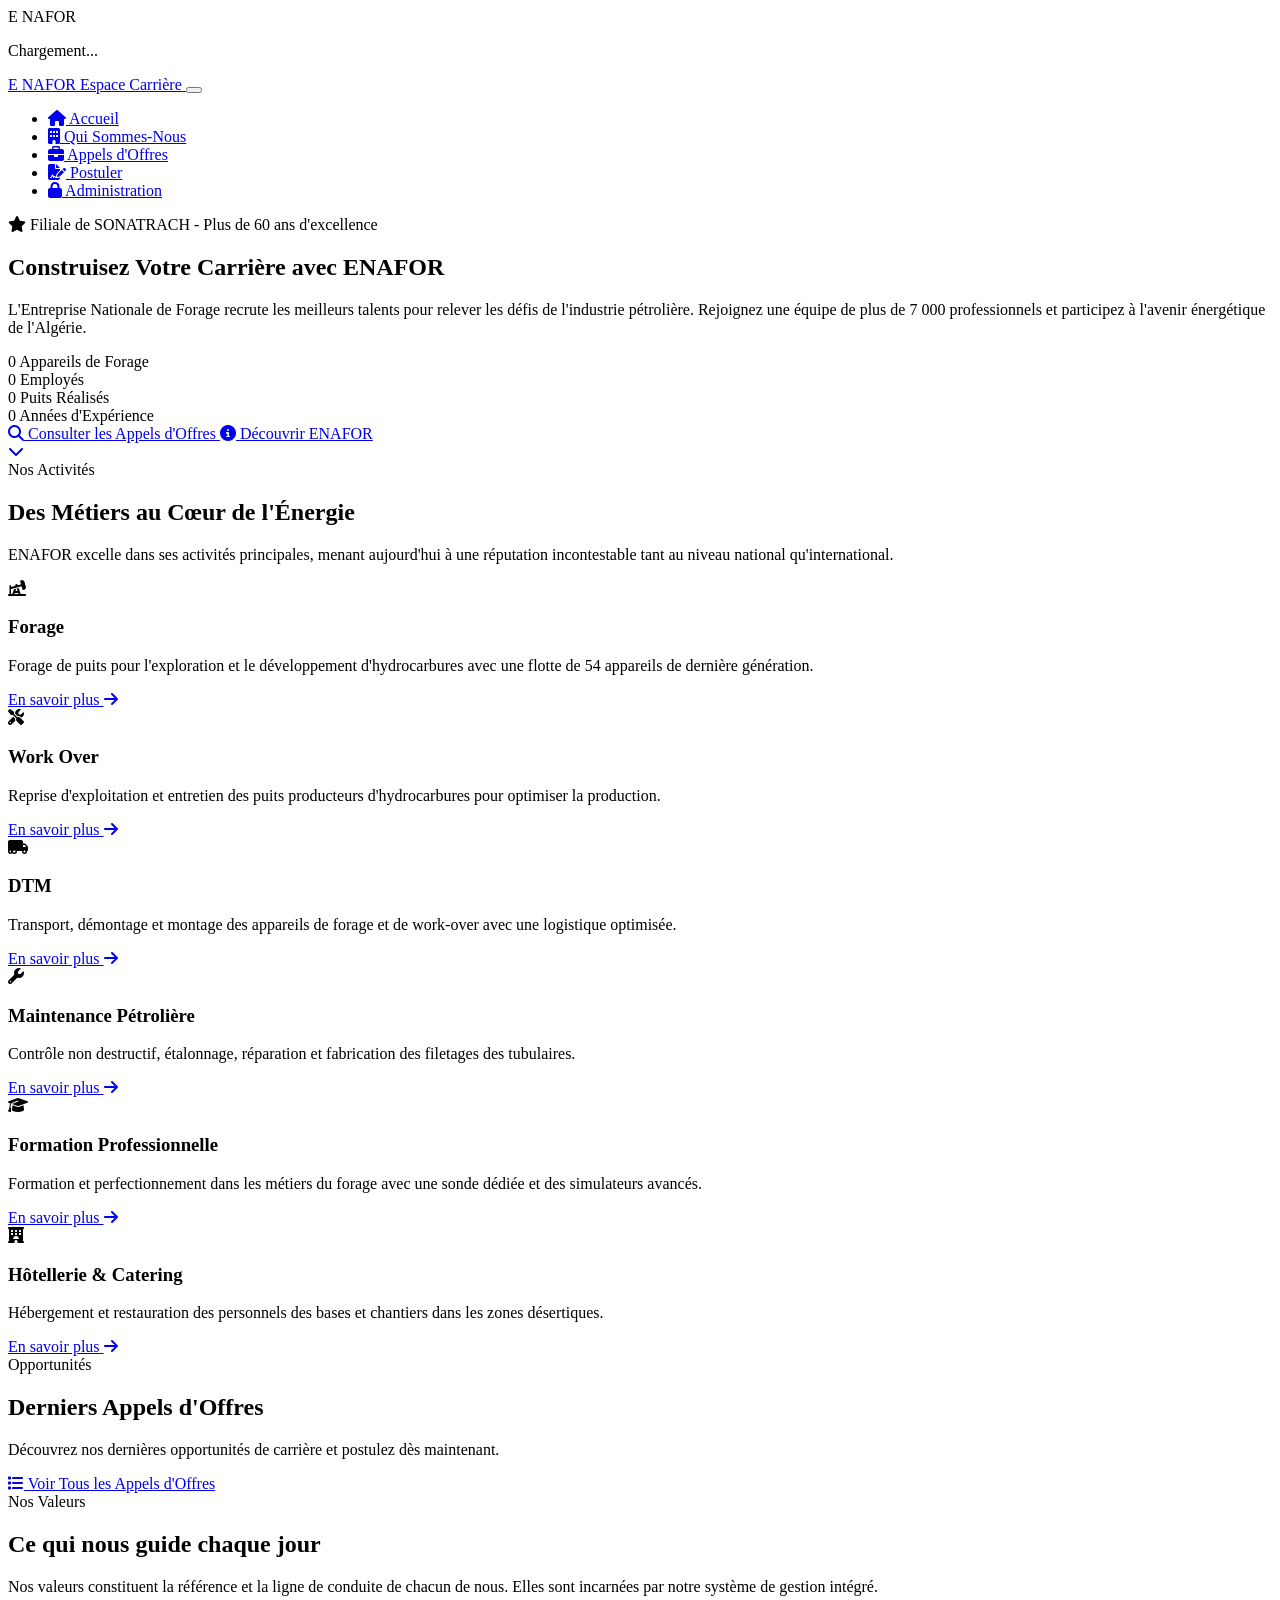
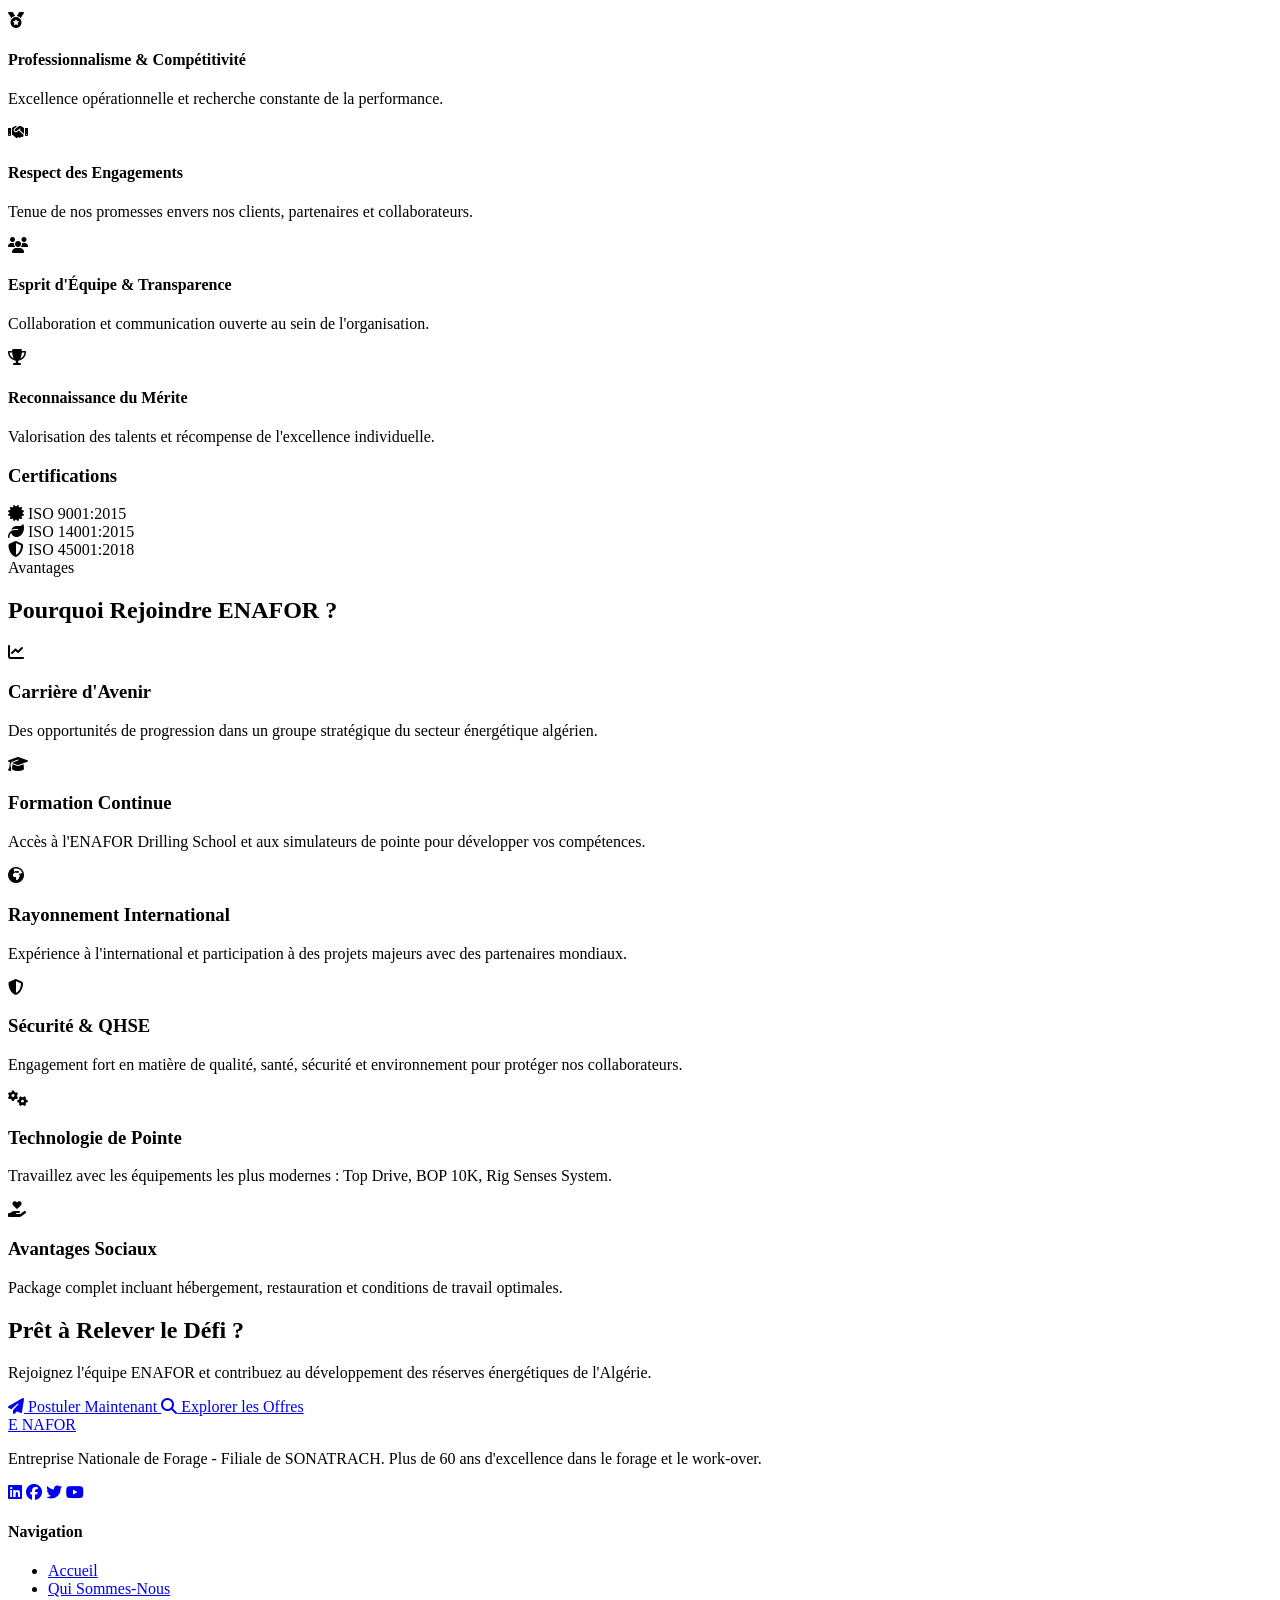
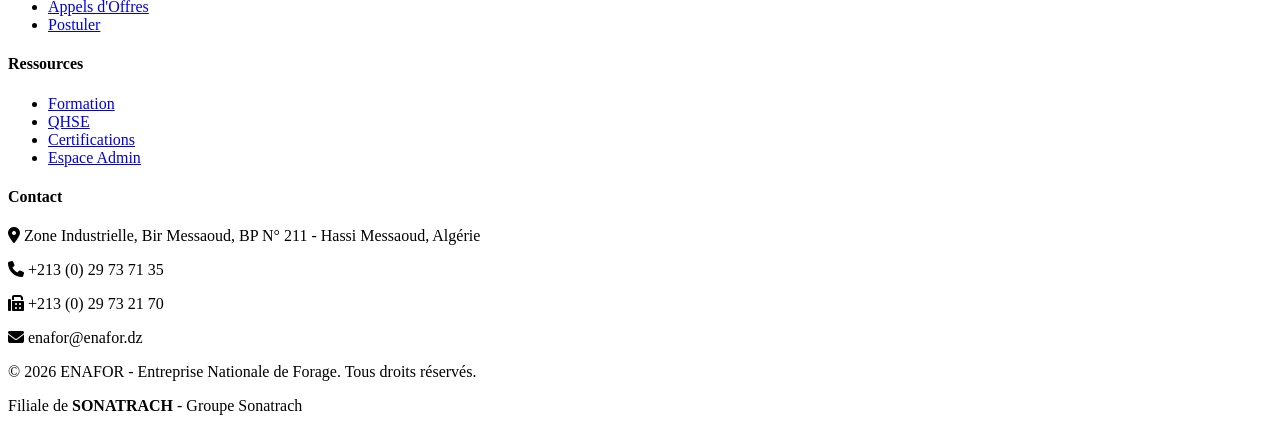
==== index.html @ 288dedeb "Add files via upload" ====
<!DOCTYPE html>
<html lang="fr">
<head>
    <meta charset="UTF-8">
    <meta name="viewport" content="width=device-width, initial-scale=1.0">
    <meta name="description" content="ENAFOR - Espace Carrière. Recrutement et appels d'offres de l'Entreprise Nationale de Forage. Filiale de SONATRACH.">
    <meta name="keywords" content="ENAFOR, recrutement, forage, Algérie, SONATRACH, carrière, emploi, appel d'offres">
    <meta name="author" content="ENAFOR">
    <meta name="robots" content="index, follow">
    <title>ENAFOR | Espace Carrière - Recrutement & Appels d'Offres</title>
    <link rel="stylesheet" href="css/style.css">
    <link rel="stylesheet" href="https://cdnjs.cloudflare.com/ajax/libs/font-awesome/6.4.0/css/all.min.css">
    <link href="https://fonts.googleapis.com/css2?family=Montserrat:wght@300;400;500;600;700;800&family=Open+Sans:wght@300;400;600;700&display=swap" rel="stylesheet">
</head>
<body>
    <!-- Loading Screen -->
    <div id="loading-screen">
        <div class="loader-container">
            <div class="loader-logo">
                <span class="logo-e">E</span>
                <span class="logo-text">NAFOR</span>
            </div>
            <div class="loader-bar">
                <div class="loader-progress"></div>
            </div>
            <p class="loader-text">Chargement...</p>
        </div>
    </div>

    <!-- Navigation -->
    <nav class="navbar" id="navbar">
        <div class="nav-container">
            <a href="index.html" class="nav-logo">
                <span class="logo-e">E</span>
                <span class="logo-text">NAFOR</span>
                <span class="logo-sub">Espace Carrière</span>
            </a>
            <button class="nav-toggle" id="navToggle" aria-label="Menu">
                <span></span>
                <span></span>
                <span></span>
            </button>
            <ul class="nav-menu" id="navMenu">
                <li><a href="index.html" class="nav-link active"><i class="fas fa-home"></i> Accueil</a></li>
                <li><a href="about.html" class="nav-link"><i class="fas fa-building"></i> Qui Sommes-Nous</a></li>
                <li><a href="offres.html" class="nav-link"><i class="fas fa-briefcase"></i> Appels d'Offres</a></li>
                <li><a href="postuler.html" class="nav-link"><i class="fas fa-file-signature"></i> Postuler</a></li>
                <li><a href="admin.html" class="nav-link admin-link"><i class="fas fa-lock"></i> Administration</a></li>
            </ul>
        </div>
    </nav>

    <!-- Hero Section -->
    <section class="hero" id="accueil">
        <div class="hero-overlay"></div>
        <div class="hero-content">
            <div class="hero-badge">
                <i class="fas fa-star"></i>
                <span>Filiale de SONATRACH - Plus de 60 ans d'excellence</span>
            </div>
            <h1 class="hero-title">
                <span class="title-line">Construisez Votre</span>
                <span class="title-line highlight">Carrière avec ENAFOR</span>
            </h1>
            <p class="hero-subtitle">
                L'Entreprise Nationale de Forage recrute les meilleurs talents pour relever les défis de l'industrie pétrolière. 
                Rejoignez une équipe de plus de 7 000 professionnels et participez à l'avenir énergétique de l'Algérie.
            </p>
            <div class="hero-stats">
                <div class="stat-item">
                    <span class="stat-number" data-target="54">0</span>
                    <span class="stat-label">Appareils de Forage</span>
                </div>
                <div class="stat-item">
                    <span class="stat-number" data-target="7000">0</span>
                    <span class="stat-label">Employés</span>
                </div>
                <div class="stat-item">
                    <span class="stat-number" data-target="5050">0</span>
                    <span class="stat-label">Puits Réalisés</span>
                </div>
                <div class="stat-item">
                    <span class="stat-number" data-target="60">0</span>
                    <span class="stat-label">Années d'Expérience</span>
                </div>
            </div>
            <div class="hero-buttons">
                <a href="offres.html" class="btn btn-primary">
                    <i class="fas fa-search"></i> Consulter les Appels d'Offres
                </a>
                <a href="about.html" class="btn btn-secondary">
                    <i class="fas fa-info-circle"></i> Découvrir ENAFOR
                </a>
            </div>
        </div>
        <div class="hero-scroll">
            <a href="#activites"><i class="fas fa-chevron-down"></i></a>
        </div>
    </section>

    <!-- Activities Section -->
    <section class="activities" id="activites">
        <div class="container">
            <div class="section-header">
                <span class="section-badge">Nos Activités</span>
                <h2 class="section-title">Des Métiers au Cœur de l'Énergie</h2>
                <p class="section-desc">ENAFOR excelle dans ses activités principales, menant aujourd'hui à une réputation incontestable tant au niveau national qu'international.</p>
            </div>
            <div class="activities-grid">
                <div class="activity-card">
                    <div class="activity-icon">
                        <i class="fas fa-oil-well"></i>
                    </div>
                    <h3>Forage</h3>
                    <p>Forage de puits pour l'exploration et le développement d'hydrocarbures avec une flotte de 54 appareils de dernière génération.</p>
                    <a href="about.html#forage" class="activity-link">En savoir plus <i class="fas fa-arrow-right"></i></a>
                </div>
                <div class="activity-card">
                    <div class="activity-icon">
                        <i class="fas fa-tools"></i>
                    </div>
                    <h3>Work Over</h3>
                    <p>Reprise d'exploitation et entretien des puits producteurs d'hydrocarbures pour optimiser la production.</p>
                    <a href="about.html#workover" class="activity-link">En savoir plus <i class="fas fa-arrow-right"></i></a>
                </div>
                <div class="activity-card">
                    <div class="activity-icon">
                        <i class="fas fa-truck-moving"></i>
                    </div>
                    <h3>DTM</h3>
                    <p>Transport, démontage et montage des appareils de forage et de work-over avec une logistique optimisée.</p>
                    <a href="about.html#dtm" class="activity-link">En savoir plus <i class="fas fa-arrow-right"></i></a>
                </div>
                <div class="activity-card">
                    <div class="activity-icon">
                        <i class="fas fa-wrench"></i>
                    </div>
                    <h3>Maintenance Pétrolière</h3>
                    <p>Contrôle non destructif, étalonnage, réparation et fabrication des filetages des tubulaires.</p>
                    <a href="about.html#maintenance" class="activity-link">En savoir plus <i class="fas fa-arrow-right"></i></a>
                </div>
                <div class="activity-card">
                    <div class="activity-icon">
                        <i class="fas fa-graduation-cap"></i>
                    </div>
                    <h3>Formation Professionnelle</h3>
                    <p>Formation et perfectionnement dans les métiers du forage avec une sonde dédiée et des simulateurs avancés.</p>
                    <a href="about.html#formation" class="activity-link">En savoir plus <i class="fas fa-arrow-right"></i></a>
                </div>
                <div class="activity-card">
                    <div class="activity-icon">
                        <i class="fas fa-hotel"></i>
                    </div>
                    <h3>Hôtellerie & Catering</h3>
                    <p>Hébergement et restauration des personnels des bases et chantiers dans les zones désertiques.</p>
                    <a href="about.html#hotellerie" class="activity-link">En savoir plus <i class="fas fa-arrow-right"></i></a>
                </div>
            </div>
        </div>
    </section>

    <!-- Latest Offers Section -->
    <section class="latest-offers">
        <div class="container">
            <div class="section-header">
                <span class="section-badge">Opportunités</span>
                <h2 class="section-title">Derniers Appels d'Offres</h2>
                <p class="section-desc">Découvrez nos dernières opportunités de carrière et postulez dès maintenant.</p>
            </div>
            <div class="offers-grid" id="latestOffers">
                <!-- Dynamically populated by JavaScript -->
            </div>
            <div class="text-center">
                <a href="offres.html" class="btn btn-outline">
                    <i class="fas fa-list"></i> Voir Tous les Appels d'Offres
                </a>
            </div>
        </div>
    </section>

    <!-- Values Section -->
    <section class="values">
        <div class="container">
            <div class="values-content">
                <div class="values-text">
                    <span class="section-badge">Nos Valeurs</span>
                    <h2 class="section-title">Ce qui nous guide chaque jour</h2>
                    <p class="section-desc">Nos valeurs constituent la référence et la ligne de conduite de chacun de nous. Elles sont incarnées par notre système de gestion intégré.</p>
                    <div class="values-list">
                        <div class="value-item">
                            <div class="value-icon"><i class="fas fa-medal"></i></div>
                            <div class="value-info">
                                <h4>Professionnalisme & Compétitivité</h4>
                                <p>Excellence opérationnelle et recherche constante de la performance.</p>
                            </div>
                        </div>
                        <div class="value-item">
                            <div class="value-icon"><i class="fas fa-handshake"></i></div>
                            <div class="value-info">
                                <h4>Respect des Engagements</h4>
                                <p>Tenue de nos promesses envers nos clients, partenaires et collaborateurs.</p>
                            </div>
                        </div>
                        <div class="value-item">
                            <div class="value-icon"><i class="fas fa-users"></i></div>
                            <div class="value-info">
                                <h4>Esprit d'Équipe & Transparence</h4>
                                <p>Collaboration et communication ouverte au sein de l'organisation.</p>
                            </div>
                        </div>
                        <div class="value-item">
                            <div class="value-icon"><i class="fas fa-trophy"></i></div>
                            <div class="value-info">
                                <h4>Reconnaissance du Mérite</h4>
                                <p>Valorisation des talents et récompense de l'excellence individuelle.</p>
                            </div>
                        </div>
                    </div>
                </div>
                <div class="values-image">
                    <div class="values-certifications">
                        <h3>Certifications</h3>
                        <div class="cert-grid">
                            <div class="cert-item">
                                <i class="fas fa-certificate"></i>
                                <span>ISO 9001:2015</span>
                            </div>
                            <div class="cert-item">
                                <i class="fas fa-leaf"></i>
                                <span>ISO 14001:2015</span>
                            </div>
                            <div class="cert-item">
                                <i class="fas fa-shield-alt"></i>
                                <span>ISO 45001:2018</span>
                            </div>
                        </div>
                    </div>
                </div>
            </div>
        </div>
    </section>

    <!-- Why Join Us -->
    <section class="why-join">
        <div class="container">
            <div class="section-header">
                <span class="section-badge">Avantages</span>
                <h2 class="section-title">Pourquoi Rejoindre ENAFOR ?</h2>
            </div>
            <div class="benefits-grid">
                <div class="benefit-card">
                    <div class="benefit-icon"><i class="fas fa-chart-line"></i></div>
                    <h3>Carrière d'Avenir</h3>
                    <p>Des opportunités de progression dans un groupe stratégique du secteur énergétique algérien.</p>
                </div>
                <div class="benefit-card">
                    <div class="benefit-icon"><i class="fas fa-graduation-cap"></i></div>
                    <h3>Formation Continue</h3>
                    <p>Accès à l'ENAFOR Drilling School et aux simulateurs de pointe pour développer vos compétences.</p>
                </div>
                <div class="benefit-card">
                    <div class="benefit-icon"><i class="fas fa-globe-africa"></i></div>
                    <h3>Rayonnement International</h3>
                    <p>Expérience à l'international et participation à des projets majeurs avec des partenaires mondiaux.</p>
                </div>
                <div class="benefit-card">
                    <div class="benefit-icon"><i class="fas fa-shield-alt"></i></div>
                    <h3>Sécurité & QHSE</h3>
                    <p>Engagement fort en matière de qualité, santé, sécurité et environnement pour protéger nos collaborateurs.</p>
                </div>
                <div class="benefit-card">
                    <div class="benefit-icon"><i class="fas fa-cogs"></i></div>
                    <h3>Technologie de Pointe</h3>
                    <p>Travaillez avec les équipements les plus modernes : Top Drive, BOP 10K, Rig Senses System.</p>
                </div>
                <div class="benefit-card">
                    <div class="benefit-icon"><i class="fas fa-hand-holding-heart"></i></div>
                    <h3>Avantages Sociaux</h3>
                    <p>Package complet incluant hébergement, restauration et conditions de travail optimales.</p>
                </div>
            </div>
        </div>
    </section>

    <!-- CTA Section -->
    <section class="cta-section">
        <div class="cta-overlay"></div>
        <div class="container">
            <div class="cta-content">
                <h2>Prêt à Relever le Défi ?</h2>
                <p>Rejoignez l'équipe ENAFOR et contribuez au développement des réserves énergétiques de l'Algérie.</p>
                <div class="cta-buttons">
                    <a href="postuler.html" class="btn btn-white">
                        <i class="fas fa-paper-plane"></i> Postuler Maintenant
                    </a>
                    <a href="offres.html" class="btn btn-outline-white">
                        <i class="fas fa-search"></i> Explorer les Offres
                    </a>
                </div>
            </div>
        </div>
    </section>

    <!-- Footer -->
    <footer class="footer">
        <div class="container">
            <div class="footer-grid">
                <div class="footer-brand">
                    <a href="index.html" class="footer-logo">
                        <span class="logo-e">E</span>
                        <span class="logo-text">NAFOR</span>
                    </a>
                    <p class="footer-desc">Entreprise Nationale de Forage - Filiale de SONATRACH. Plus de 60 ans d'excellence dans le forage et le work-over.</p>
                    <div class="footer-social">
                        <a href="#" aria-label="LinkedIn"><i class="fab fa-linkedin"></i></a>
                        <a href="#" aria-label="Facebook"><i class="fab fa-facebook"></i></a>
                        <a href="#" aria-label="Twitter"><i class="fab fa-twitter"></i></a>
                        <a href="#" aria-label="YouTube"><i class="fab fa-youtube"></i></a>
                    </div>
                </div>
                <div class="footer-links">
                    <h4>Navigation</h4>
                    <ul>
                        <li><a href="index.html">Accueil</a></li>
                        <li><a href="about.html">Qui Sommes-Nous</a></li>
                        <li><a href="offres.html">Appels d'Offres</a></li>
                        <li><a href="postuler.html">Postuler</a></li>
                    </ul>
                </div>
                <div class="footer-links">
                    <h4>Ressources</h4>
                    <ul>
                        <li><a href="about.html#formation">Formation</a></li>
                        <li><a href="about.html#qhse">QHSE</a></li>
                        <li><a href="about.html#certifications">Certifications</a></li>
                        <li><a href="admin.html">Espace Admin</a></li>
                    </ul>
                </div>
                <div class="footer-contact">
                    <h4>Contact</h4>
                    <p><i class="fas fa-map-marker-alt"></i> Zone Industrielle, Bir Messaoud, BP N° 211 - Hassi Messaoud, Algérie</p>
                    <p><i class="fas fa-phone"></i> +213 (0) 29 73 71 35</p>
                    <p><i class="fas fa-fax"></i> +213 (0) 29 73 21 70</p>
                    <p><i class="fas fa-envelope"></i> enafor@enafor.dz</p>
                </div>
            </div>
            <div class="footer-bottom">
                <p>&copy; 2026 ENAFOR - Entreprise Nationale de Forage. Tous droits réservés.</p>
                <p class="footer-sonatrach">Filiale de <strong>SONATRACH</strong> - Groupe Sonatrach</p>
            </div>
        </div>
    </footer>

    <script src="js/main.js"></script>
</body>
</html>
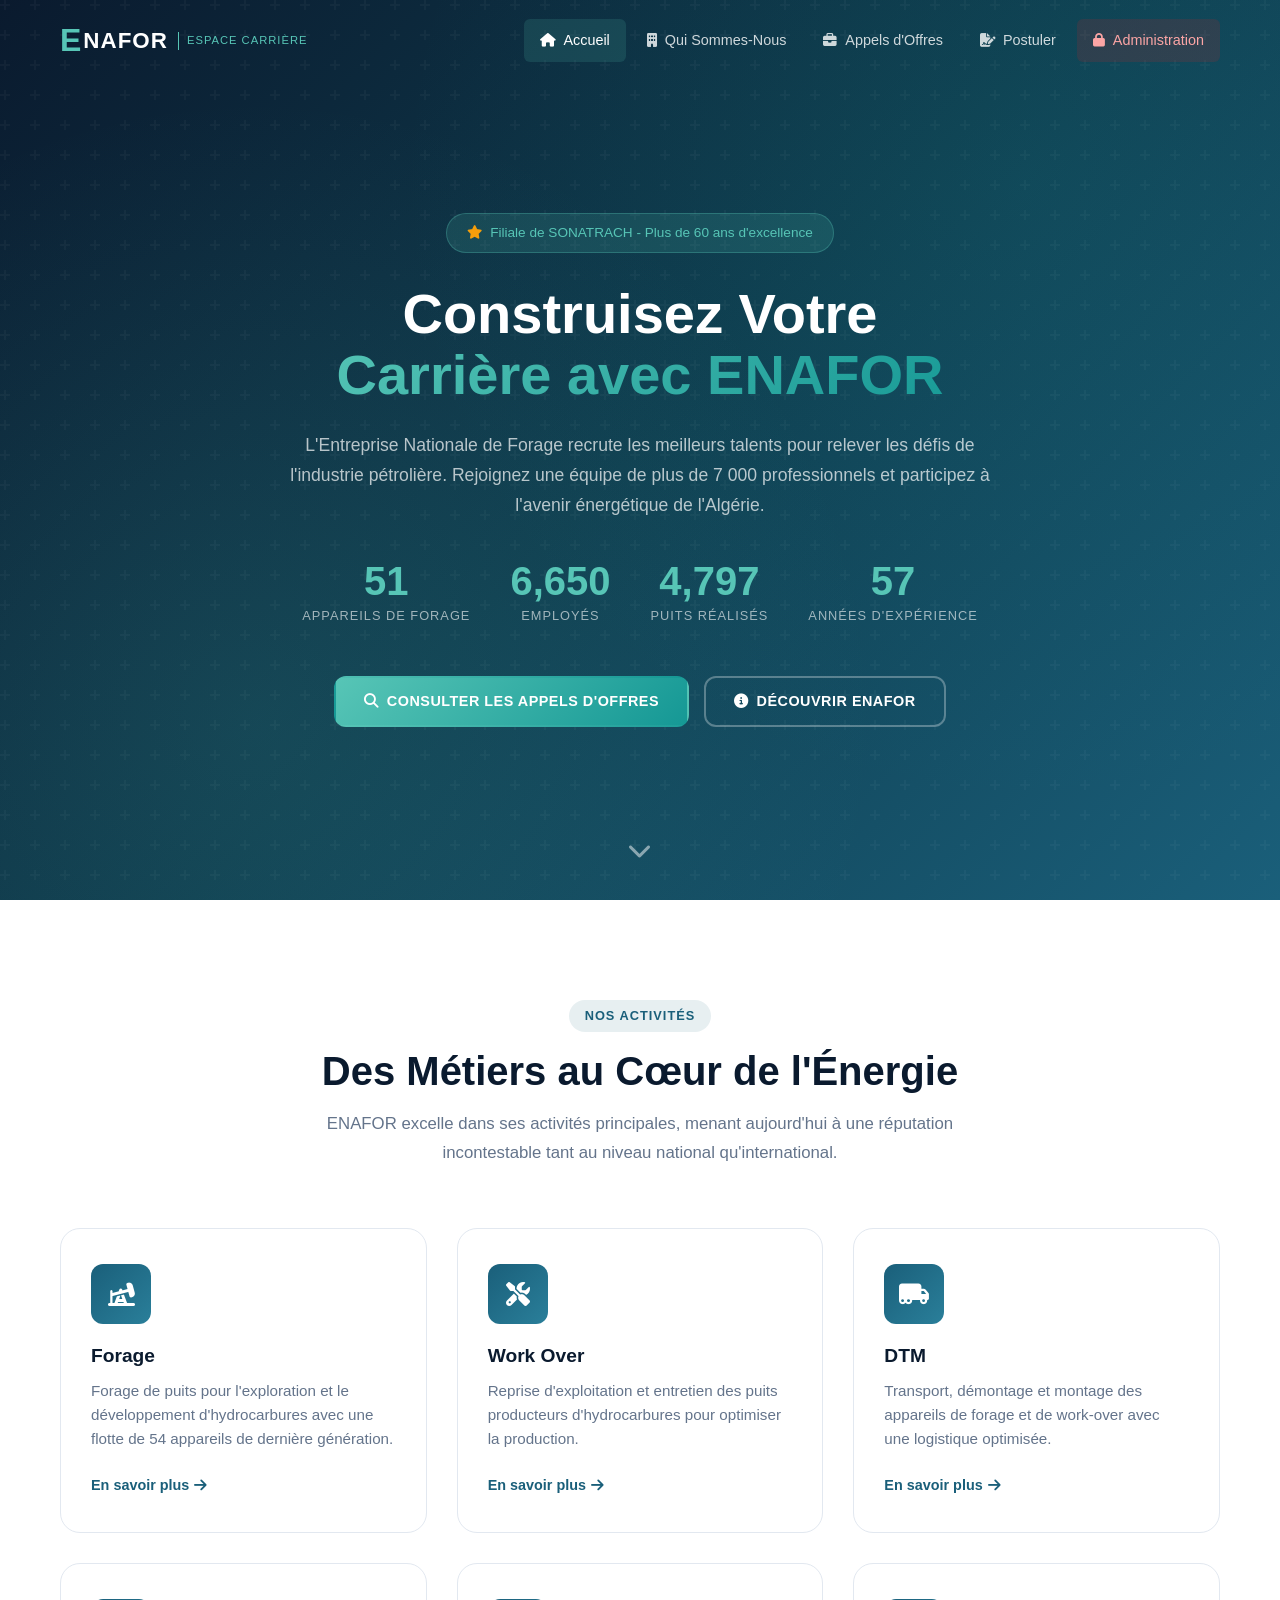
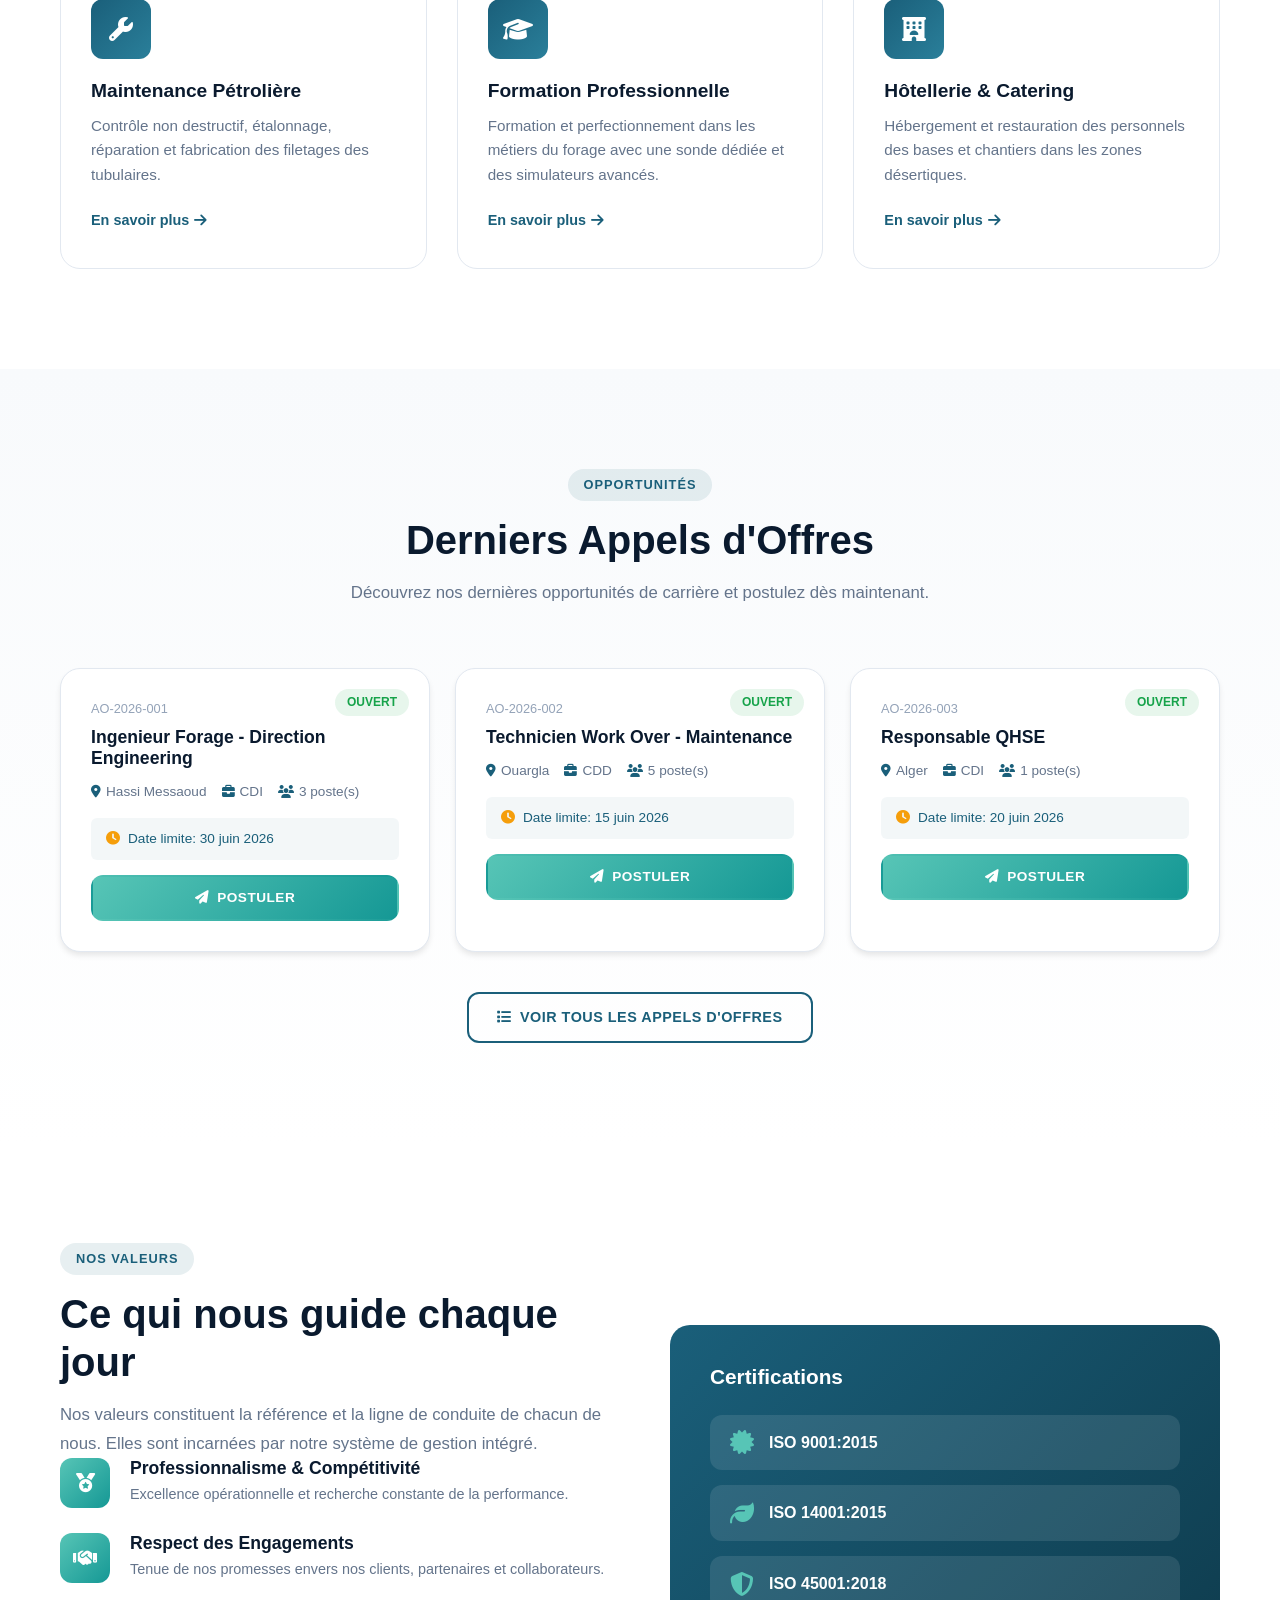
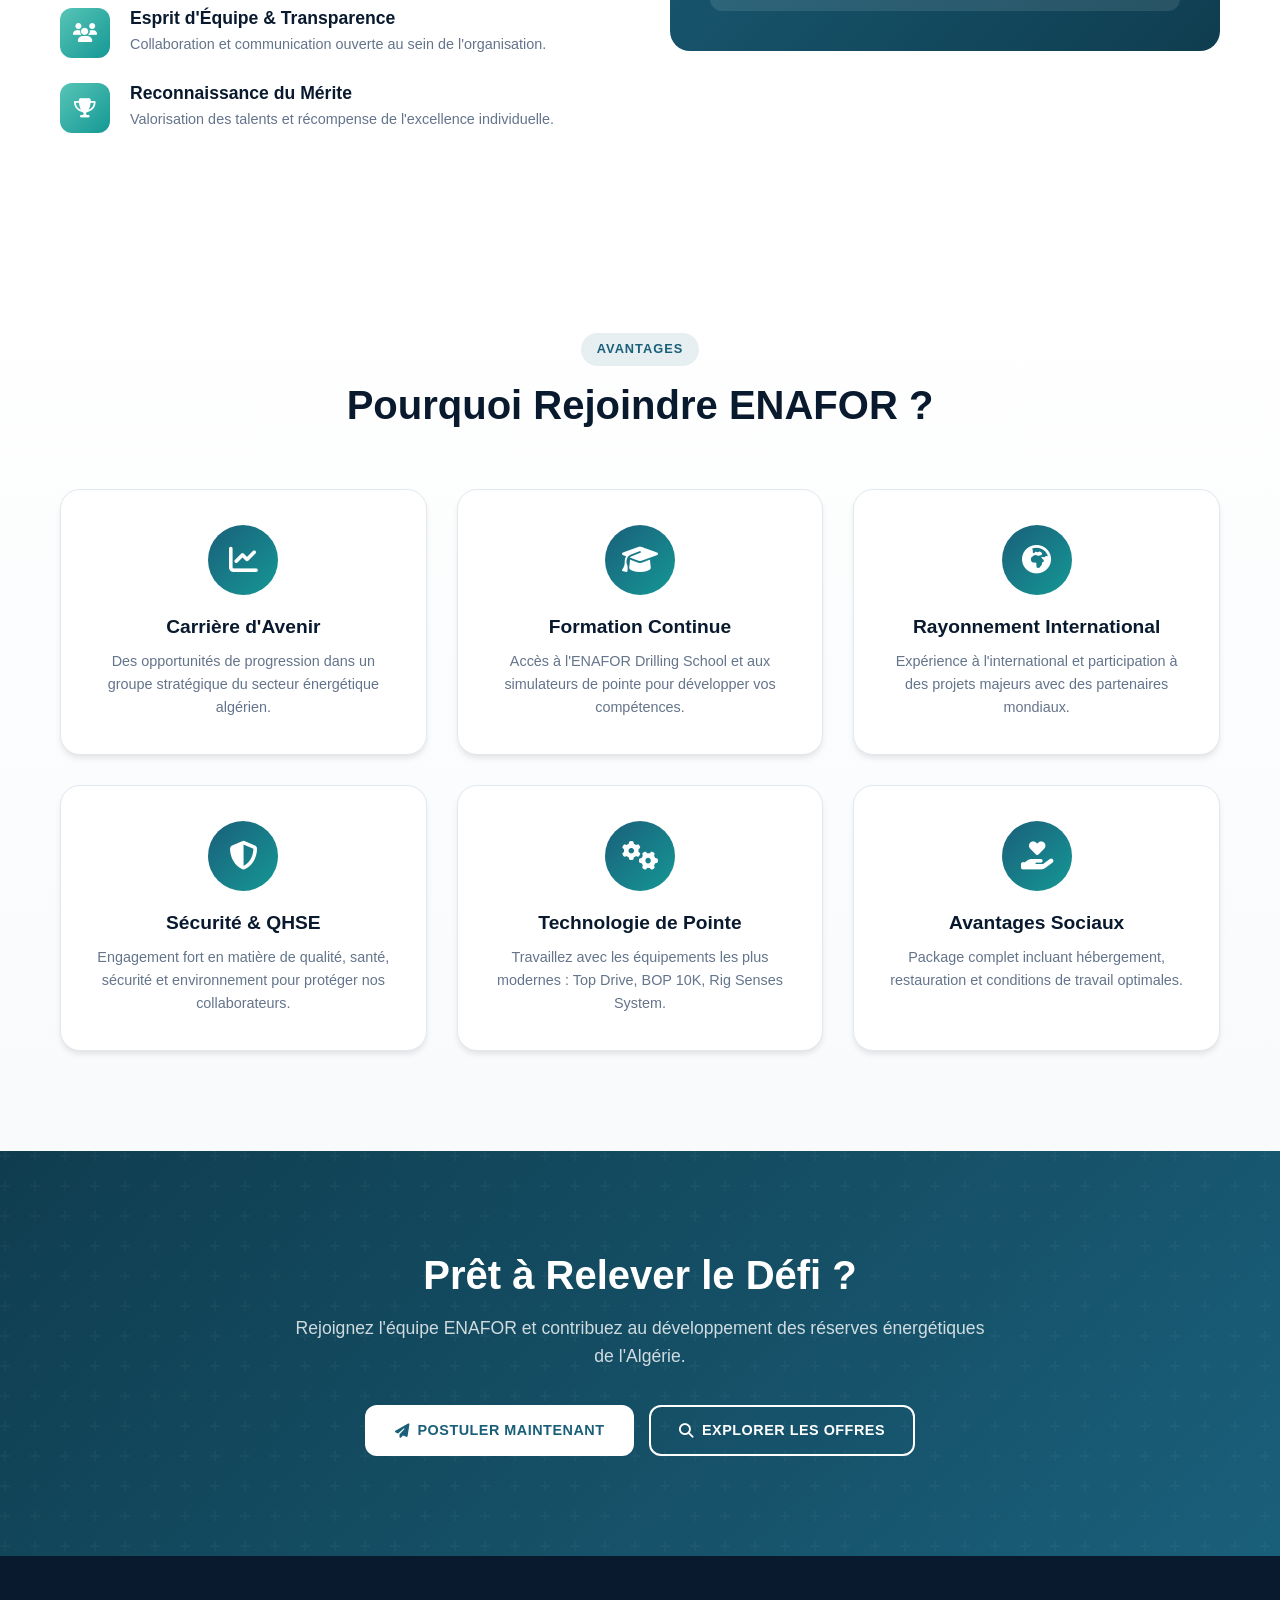
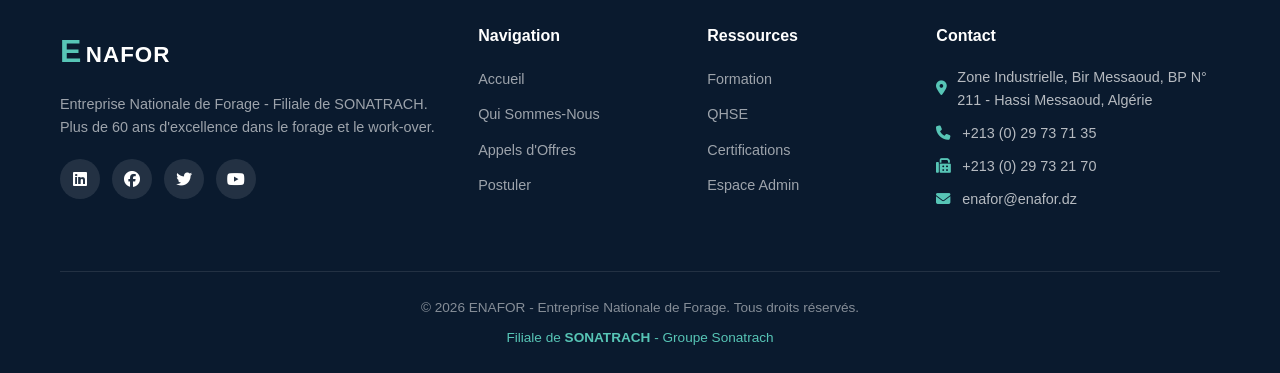
==== commit e0cf974f: "Update index.html" ====
--- a/index.html
+++ b/index.html
@@ -8,7 +8,7 @@
     <meta name="author" content="ENAFOR">
     <meta name="robots" content="index, follow">
     <title>ENAFOR | Espace Carrière - Recrutement & Appels d'Offres</title>
-    <link rel="stylesheet" href="css/style.css">
+    <link rel="stylesheet" href="style.css">
     <link rel="stylesheet" href="https://cdnjs.cloudflare.com/ajax/libs/font-awesome/6.4.0/css/all.min.css">
     <link href="https://fonts.googleapis.com/css2?family=Montserrat:wght@300;400;500;600;700;800&family=Open+Sans:wght@300;400;600;700&display=swap" rel="stylesheet">
 </head>
@@ -351,6 +351,6 @@
         </div>
     </footer>
 
-    <script src="js/main.js"></script>
+    <script src="main.js"></script>
 </body>
-</html>+</html>
--- a/style.css
+++ b/style.css
@@ -0,0 +1,519 @@
+/* ENAFOR - Espace Carriere */
+:root{--primary:#1a5f7a;--primary-dark:#0f3d4f;--primary-light:#2a7f9a;--secondary:#57c5b6;--accent:#159895;--dark:#0a1a2e;--light:#f8fafc;--light-gray:#e2e8f0;--gray:#94a3b8;--gray-dark:#64748b;--white:#ffffff;--danger:#dc2626;--warning:#f59e0b;--success:#16a34a;--info:#3b82f6;--font-heading:'Montserrat',sans-serif;--font-body:'Open Sans',sans-serif;--shadow:0 4px 6px -1px rgba(0,0,0,0.1);--shadow-lg:0 10px 15px -3px rgba(0,0,0,0.1);--shadow-xl:0 20px 25px -5px rgba(0,0,0,0.1);--radius-sm:6px;--radius:12px;--radius-lg:20px;--radius-xl:30px;--transition:all 0.3s cubic-bezier(0.4,0,0.2,1)}
+*,*::before,*::after{margin:0;padding:0;box-sizing:border-box}
+html{scroll-behavior:smooth;font-size:16px}
+body{font-family:var(--font-body);color:var(--dark);background:var(--light);line-height:1.6;overflow-x:hidden}
+h1,h2,h3,h4,h5,h6{font-family:var(--font-heading);font-weight:700;line-height:1.2;color:var(--dark)}
+a{text-decoration:none;color:inherit;transition:var(--transition)}
+ul{list-style:none}
+.container{max-width:1200px;margin:0 auto;padding:0 20px}
+.text-center{text-align:center}
+
+/* Loading */
+#loading-screen{position:fixed;top:0;left:0;width:100%;height:100%;background:var(--dark);display:flex;align-items:center;justify-content:center;z-index:9999;transition:opacity 0.5s ease,visibility 0.5s ease}
+#loading-screen.hidden{opacity:0;visibility:hidden;pointer-events:none}
+.loader-container{text-align:center}
+.loader-logo{margin-bottom:30px}
+.loader-logo .logo-e{font-family:var(--font-heading);font-size:4rem;font-weight:800;color:var(--secondary)}
+.loader-logo .logo-text{font-family:var(--font-heading);font-size:2.5rem;font-weight:700;color:var(--white);letter-spacing:2px}
+.loader-bar{width:200px;height:4px;background:rgba(255,255,255,0.1);border-radius:2px;margin:0 auto 15px;overflow:hidden}
+.loader-progress{width:0%;height:100%;background:linear-gradient(90deg,var(--secondary),var(--accent));border-radius:2px;animation:loadingProgress 2s ease-in-out forwards}
+@keyframes loadingProgress{0%{width:0%}50%{width:70%}100%{width:100%}}
+.loader-text{color:var(--gray);font-size:0.9rem;letter-spacing:2px;text-transform:uppercase}
+
+/* Nav */
+.navbar{position:fixed;top:0;left:0;width:100%;z-index:1000;background:transparent;transition:var(--transition);padding:15px 0}
+.navbar.scrolled{background:rgba(10,26,46,0.95);backdrop-filter:blur(20px);padding:10px 0;box-shadow:var(--shadow)}
+.nav-container{max-width:1200px;margin:0 auto;padding:0 20px;display:flex;align-items:center;justify-content:space-between}
+.nav-logo{display:flex;align-items:center;gap:2px}
+.logo-e{font-family:var(--font-heading);font-size:2rem;font-weight:800;color:var(--secondary)}
+.logo-text{font-family:var(--font-heading);font-size:1.4rem;font-weight:700;color:var(--white);letter-spacing:1px}
+.logo-sub{font-family:var(--font-body);font-size:0.7rem;color:var(--secondary);margin-left:8px;padding-left:8px;border-left:1px solid var(--secondary);font-weight:500;text-transform:uppercase;letter-spacing:1px}
+.nav-menu{display:flex;align-items:center;gap:5px}
+.nav-link{color:rgba(255,255,255,0.8);padding:10px 16px;border-radius:var(--radius-sm);font-size:0.9rem;font-weight:500;display:flex;align-items:center;gap:8px;transition:var(--transition)}
+.nav-link:hover,.nav-link.active{color:var(--white);background:rgba(87,197,182,0.15)}
+.nav-link i{font-size:0.85rem}
+.nav-link.admin-link{background:rgba(220,38,38,0.15);color:#fca5a5}
+.nav-link.admin-link:hover{background:rgba(220,38,38,0.3);color:#fecaca}
+.nav-toggle{display:none;flex-direction:column;gap:5px;background:none;border:none;cursor:pointer;padding:5px}
+.nav-toggle span{display:block;width:25px;height:2px;background:var(--white);border-radius:2px;transition:var(--transition)}
+
+/* Hero */
+.hero{position:relative;min-height:100vh;display:flex;align-items:center;justify-content:center;background:linear-gradient(135deg,var(--dark) 0%,var(--primary-dark) 50%,var(--primary) 100%);overflow:hidden;padding:120px 20px 80px}
+.hero::before{content:'';position:absolute;top:0;left:0;width:100%;height:100%;background:radial-gradient(circle at 20% 80%,rgba(87,197,182,0.1) 0%,transparent 50%),radial-gradient(circle at 80% 20%,rgba(21,152,149,0.1) 0%,transparent 50%)}
+.hero-overlay{position:absolute;top:0;left:0;width:100%;height:100%;background:url("data:image/svg+xml,%3Csvg width='60' height='60' viewBox='0 0 60 60' xmlns='http://www.w3.org/2000/svg'%3E%3Cg fill='none' fill-rule='evenodd'%3E%3Cg fill='%23ffffff' fill-opacity='0.03'%3E%3Cpath d='M36 34v-4h-2v4h-4v2h4v4h2v-4h4v-2h-4zm0-30V0h-2v4h-4v2h4v4h2V6h4V4h-4zM6 34v-4H4v4H0v2h4v4h2v-4h4v-2H6zM6 4V0H4v4H0v2h4v4h2V6h4V4H6z'/%3E%3C/g%3E%3C/g%3E%3C/svg%3E")}
+.hero-content{position:relative;z-index:2;text-align:center;max-width:900px}
+.hero-badge{display:inline-flex;align-items:center;gap:8px;background:rgba(87,197,182,0.15);border:1px solid rgba(87,197,182,0.3);color:var(--secondary);padding:8px 20px;border-radius:var(--radius-xl);font-size:0.85rem;font-weight:500;margin-bottom:30px;animation:fadeInDown 0.8s ease}
+.hero-badge i{color:var(--warning)}
+.hero-title{margin-bottom:25px}
+.title-line{display:block;font-family:var(--font-heading);font-size:clamp(2rem,5vw,3.5rem);font-weight:800;color:var(--white);line-height:1.1;animation:fadeInUp 0.8s ease 0.2s both}
+.title-line.highlight{background:linear-gradient(135deg,var(--secondary),var(--accent));-webkit-background-clip:text;-webkit-text-fill-color:transparent;background-clip:text}
+.hero-subtitle{font-size:1.1rem;color:rgba(255,255,255,0.7);max-width:700px;margin:0 auto 40px;line-height:1.7;animation:fadeInUp 0.8s ease 0.4s both}
+.hero-stats{display:flex;justify-content:center;gap:40px;margin-bottom:50px;flex-wrap:wrap;animation:fadeInUp 0.8s ease 0.6s both}
+.stat-item{text-align:center}
+.stat-number{display:block;font-family:var(--font-heading);font-size:2.5rem;font-weight:800;color:var(--secondary);line-height:1}
+.stat-label{display:block;font-size:0.8rem;color:rgba(255,255,255,0.6);margin-top:5px;text-transform:uppercase;letter-spacing:1px}
+.hero-buttons{display:flex;gap:15px;justify-content:center;flex-wrap:wrap;animation:fadeInUp 0.8s ease 0.8s both}
+.hero-scroll{position:absolute;bottom:30px;left:50%;transform:translateX(-50%);animation:bounce 2s infinite}
+.hero-scroll a{color:rgba(255,255,255,0.5);font-size:1.5rem}
+.hero-scroll a:hover{color:var(--secondary)}
+@keyframes bounce{0%,20%,50%,80%,100%{transform:translateX(-50%) translateY(0)}40%{transform:translateX(-50%) translateY(-10px)}60%{transform:translateX(-50%) translateY(-5px)}}
+
+/* Buttons */
+.btn{display:inline-flex;align-items:center;justify-content:center;gap:8px;padding:12px 28px;border-radius:var(--radius);font-family:var(--font-heading);font-size:0.9rem;font-weight:600;cursor:pointer;border:2px solid transparent;transition:var(--transition);text-transform:uppercase;letter-spacing:0.5px}
+.btn-primary{background:linear-gradient(135deg,var(--secondary),var(--accent));color:var(--white)}
+.btn-primary:hover{transform:translateY(-2px);box-shadow:0 10px 30px rgba(87,197,182,0.3)}
+.btn-secondary{background:transparent;color:var(--white);border-color:rgba(255,255,255,0.3)}
+.btn-secondary:hover{background:rgba(255,255,255,0.1);border-color:var(--white)}
+.btn-outline{background:transparent;color:var(--primary);border-color:var(--primary)}
+.btn-outline:hover{background:var(--primary);color:var(--white)}
+.btn-white{background:var(--white);color:var(--primary)}
+.btn-white:hover{background:var(--light);transform:translateY(-2px)}
+.btn-outline-white{background:transparent;color:var(--white);border-color:var(--white)}
+.btn-outline-white:hover{background:var(--white);color:var(--primary)}
+.btn-large{padding:15px 35px;font-size:1rem}
+.btn-block{width:100%}
+.btn-sm{padding:8px 16px;font-size:0.8rem}
+.btn-danger{background:var(--danger);color:var(--white);border-color:var(--danger)}
+.btn-danger:hover{background:#b91c1c}
+
+/* Sections */
+.section-header{text-align:center;margin-bottom:60px;max-width:700px;margin-left:auto;margin-right:auto}
+.section-badge{display:inline-block;background:rgba(26,95,122,0.1);color:var(--primary);padding:6px 16px;border-radius:var(--radius-xl);font-size:0.8rem;font-weight:600;text-transform:uppercase;letter-spacing:1px;margin-bottom:15px}
+.section-title{font-size:clamp(1.8rem,4vw,2.5rem);margin-bottom:15px;color:var(--dark)}
+.section-desc{color:var(--gray-dark);font-size:1.05rem;line-height:1.7}
+
+/* Activities */
+.activities{padding:100px 0;background:var(--white)}
+.activities-grid{display:grid;grid-template-columns:repeat(auto-fit,minmax(300px,1fr));gap:30px}
+.activity-card{background:var(--white);border:1px solid var(--light-gray);border-radius:var(--radius-lg);padding:35px 30px;transition:var(--transition);position:relative;overflow:hidden}
+.activity-card::before{content:'';position:absolute;top:0;left:0;width:100%;height:4px;background:linear-gradient(90deg,var(--secondary),var(--accent));transform:scaleX(0);transform-origin:left;transition:var(--transition)}
+.activity-card:hover{transform:translateY(-5px);box-shadow:var(--shadow-lg);border-color:transparent}
+.activity-card:hover::before{transform:scaleX(1)}
+.activity-icon{width:60px;height:60px;background:linear-gradient(135deg,var(--primary),var(--primary-light));border-radius:var(--radius);display:flex;align-items:center;justify-content:center;margin-bottom:20px}
+.activity-icon i{font-size:1.5rem;color:var(--white)}
+.activity-card h3{font-size:1.2rem;margin-bottom:12px;color:var(--dark)}
+.activity-card p{color:var(--gray-dark);font-size:0.95rem;line-height:1.6;margin-bottom:20px}
+.activity-link{color:var(--primary);font-weight:600;font-size:0.9rem;display:inline-flex;align-items:center;gap:5px}
+.activity-link:hover{color:var(--accent);gap:10px}
+
+/* Latest Offers */
+.latest-offers{padding:100px 0;background:linear-gradient(180deg,var(--light) 0%,var(--white) 100%)}
+.offers-grid{display:grid;grid-template-columns:repeat(auto-fit,minmax(350px,1fr));gap:25px;margin-bottom:40px}
+.offer-card{background:var(--white);border-radius:var(--radius-lg);padding:30px;box-shadow:var(--shadow);transition:var(--transition);border:1px solid var(--light-gray);position:relative}
+.offer-card:hover{transform:translateY(-3px);box-shadow:var(--shadow-lg)}
+.offer-status{position:absolute;top:20px;right:20px;padding:4px 12px;border-radius:var(--radius-xl);font-size:0.75rem;font-weight:600;text-transform:uppercase}
+.offer-status.ouvert{background:rgba(22,163,74,0.1);color:var(--success)}
+.offer-status.ferme{background:rgba(220,38,38,0.1);color:var(--danger)}
+.offer-status.bientot{background:rgba(245,158,11,0.1);color:var(--warning)}
+.offer-ref{font-size:0.8rem;color:var(--gray);margin-bottom:8px;font-weight:500}
+.offer-card h3{font-size:1.1rem;margin-bottom:12px;color:var(--dark)}
+.offer-meta{display:flex;flex-wrap:wrap;gap:15px;margin-bottom:15px}
+.offer-meta span{display:flex;align-items:center;gap:5px;font-size:0.85rem;color:var(--gray-dark)}
+.offer-meta i{color:var(--primary);font-size:0.8rem}
+.offer-deadline{display:flex;align-items:center;gap:8px;padding:10px 15px;background:rgba(26,95,122,0.05);border-radius:var(--radius-sm);margin-bottom:15px;font-size:0.85rem;color:var(--primary)}
+.offer-deadline i{color:var(--warning)}
+.offer-card .btn{width:100%;padding:10px;font-size:0.85rem}
+
+/* Values */
+.values{padding:100px 0;background:var(--white)}
+.values-content{display:grid;grid-template-columns:1fr 1fr;gap:60px;align-items:center}
+.values-text .section-header{text-align:left;margin-bottom:40px;margin-left:0;margin-right:0}
+.values-list{display:flex;flex-direction:column;gap:25px}
+.value-item{display:flex;gap:20px;align-items:flex-start}
+.value-icon{width:50px;height:50px;min-width:50px;background:linear-gradient(135deg,var(--secondary),var(--accent));border-radius:var(--radius);display:flex;align-items:center;justify-content:center}
+.value-icon i{color:var(--white);font-size:1.2rem}
+.value-info h4{font-size:1.1rem;margin-bottom:5px;color:var(--dark)}
+.value-info p{color:var(--gray-dark);font-size:0.9rem;line-height:1.5}
+.values-certifications{background:linear-gradient(135deg,var(--primary),var(--primary-dark));border-radius:var(--radius-lg);padding:40px;color:var(--white)}
+.values-certifications h3{color:var(--white);margin-bottom:25px;font-size:1.3rem}
+.cert-grid{display:flex;flex-direction:column;gap:15px}
+.cert-item{display:flex;align-items:center;gap:15px;padding:15px 20px;background:rgba(255,255,255,0.1);border-radius:var(--radius)}
+.cert-item i{font-size:1.5rem;color:var(--secondary)}
+.cert-item span{font-weight:600;font-size:1rem}
+
+/* Why Join */
+.why-join{padding:100px 0;background:linear-gradient(180deg,var(--white) 0%,var(--light) 100%)}
+.benefits-grid{display:grid;grid-template-columns:repeat(auto-fit,minmax(280px,1fr));gap:30px}
+.benefit-card{background:var(--white);border-radius:var(--radius-lg);padding:35px 30px;text-align:center;box-shadow:var(--shadow);transition:var(--transition);border:1px solid var(--light-gray)}
+.benefit-card:hover{transform:translateY(-5px);box-shadow:var(--shadow-lg)}
+.benefit-icon{width:70px;height:70px;background:linear-gradient(135deg,var(--primary),var(--accent));border-radius:50%;display:flex;align-items:center;justify-content:center;margin:0 auto 20px}
+.benefit-icon i{font-size:1.8rem;color:var(--white)}
+.benefit-card h3{font-size:1.2rem;margin-bottom:12px}
+.benefit-card p{color:var(--gray-dark);font-size:0.9rem;line-height:1.6}
+
+/* CTA */
+.cta-section{position:relative;padding:100px 0;background:linear-gradient(135deg,var(--primary-dark),var(--primary));overflow:hidden}
+.cta-overlay{position:absolute;top:0;left:0;width:100%;height:100%;background:url("data:image/svg+xml,%3Csvg width='60' height='60' viewBox='0 0 60 60' xmlns='http://www.w3.org/2000/svg'%3E%3Cg fill='none' fill-rule='evenodd'%3E%3Cg fill='%23ffffff' fill-opacity='0.03'%3E%3Cpath d='M36 34v-4h-2v4h-4v2h4v4h2v-4h4v-2h-4zm0-30V0h-2v4h-4v2h4v4h2V6h4V4h-4zM6 34v-4H4v4H0v2h4v4h2v-4h4v-2H6zM6 4V0H4v4H0v2h4v4h2V6h4V4H6z'/%3E%3C/g%3E%3C/g%3E%3C/svg%3E")}
+.cta-content{position:relative;z-index:2;text-align:center;max-width:700px;margin:0 auto}
+.cta-content h2{font-size:clamp(1.8rem,4vw,2.5rem);color:var(--white);margin-bottom:15px}
+.cta-content p{color:rgba(255,255,255,0.8);font-size:1.1rem;margin-bottom:35px}
+.cta-buttons{display:flex;gap:15px;justify-content:center;flex-wrap:wrap}
+
+/* Footer */
+.footer{background:var(--dark);color:rgba(255,255,255,0.7);padding:70px 0 0}
+.footer-grid{display:grid;grid-template-columns:2fr 1fr 1fr 1.5fr;gap:40px;margin-bottom:50px}
+.footer-logo .logo-e{font-size:2rem}
+.footer-logo .logo-text{font-size:1.4rem}
+.footer-desc{margin:15px 0 20px;font-size:0.9rem;line-height:1.6;color:rgba(255,255,255,0.6)}
+.footer-social{display:flex;gap:12px}
+.footer-social a{width:40px;height:40px;background:rgba(255,255,255,0.1);border-radius:50%;display:flex;align-items:center;justify-content:center;transition:var(--transition)}
+.footer-social a:hover{background:var(--secondary);transform:translateY(-3px)}
+.footer-social i{color:var(--white);font-size:1rem}
+.footer-links h4,.footer-contact h4{color:var(--white);font-size:1rem;margin-bottom:20px;font-weight:600}
+.footer-links ul{display:flex;flex-direction:column;gap:10px}
+.footer-links a{color:rgba(255,255,255,0.6);font-size:0.9rem;transition:var(--transition)}
+.footer-links a:hover{color:var(--secondary);padding-left:5px}
+.footer-contact p{display:flex;align-items:center;gap:10px;margin-bottom:10px;font-size:0.9rem}
+.footer-contact i{color:var(--secondary);width:16px}
+.footer-bottom{border-top:1px solid rgba(255,255,255,0.1);padding:25px 0;text-align:center;font-size:0.85rem;color:rgba(255,255,255,0.5)}
+.footer-sonatrach{margin-top:8px;color:var(--secondary)}
+
+/* Page Header */
+.page-header{position:relative;min-height:400px;display:flex;align-items:center;justify-content:center;background:linear-gradient(135deg,var(--dark) 0%,var(--primary-dark) 50%,var(--primary) 100%);padding:140px 20px 60px;text-align:center}
+.page-header-overlay{position:absolute;top:0;left:0;width:100%;height:100%;background:url("data:image/svg+xml,%3Csvg width='60' height='60' viewBox='0 0 60 60' xmlns='http://www.w3.org/2000/svg'%3E%3Cg fill='none' fill-rule='evenodd'%3E%3Cg fill='%23ffffff' fill-opacity='0.03'%3E%3Cpath d='M36 34v-4h-2v4h-4v2h4v4h2v-4h4v-2h-4zm0-30V0h-2v4h-4v2h4v4h2V6h4V4h-4zM6 34v-4H4v4H0v2h4v4h2v-4h4v-2H6zM6 4V0H4v4H0v2h4v4h2V6h4V4H6z'/%3E%3C/g%3E%3C/g%3E%3C/svg%3E")}
+.page-header-content{position:relative;z-index:2}
+.page-badge{display:inline-flex;align-items:center;gap:8px;background:rgba(87,197,182,0.15);border:1px solid rgba(87,197,182,0.3);color:var(--secondary);padding:8px 20px;border-radius:var(--radius-xl);font-size:0.85rem;font-weight:500;margin-bottom:20px}
+.page-header h1{font-size:clamp(2rem,5vw,3rem);color:var(--white);margin-bottom:15px}
+.page-header p{color:rgba(255,255,255,0.7);font-size:1.1rem;max-width:600px;margin:0 auto}
+
+/* About */
+.about-intro{padding:80px 0;background:var(--white)}
+.about-intro-grid{display:grid;grid-template-columns:1.2fr 1fr;gap:60px;align-items:center}
+.about-intro-text .lead{font-size:1.1rem;color:var(--gray-dark);line-height:1.8;margin-bottom:20px}
+.about-intro-text p{color:var(--gray-dark);margin-bottom:15px;line-height:1.7}
+.about-intro-stats{display:flex;gap:30px;margin-top:30px;padding-top:30px;border-top:1px solid var(--light-gray)}
+.intro-stat{text-align:center}
+.intro-stat-number{display:block;font-family:var(--font-heading);font-size:2rem;font-weight:800;color:var(--primary)}
+.intro-stat-label{font-size:0.8rem;color:var(--gray);text-transform:uppercase;letter-spacing:1px}
+.about-image-card{background:linear-gradient(135deg,var(--primary),var(--primary-dark));border-radius:var(--radius-lg);overflow:hidden;box-shadow:var(--shadow-lg)}
+.about-image-placeholder{height:250px;display:flex;flex-direction:column;align-items:center;justify-content:center;color:var(--white);gap:10px}
+.about-image-placeholder i{font-size:4rem;opacity:0.5}
+.about-image-info{padding:25px;background:var(--white)}
+.about-image-info h4{color:var(--dark);margin-bottom:5px}
+.about-image-info p{color:var(--gray-dark);font-size:0.9rem}
+
+/* Timeline */
+.timeline-section{padding:80px 0;background:linear-gradient(180deg,var(--light) 0%,var(--white) 100%)}
+.timeline{position:relative;max-width:800px;margin:0 auto}
+.timeline::before{content:'';position:absolute;left:50%;transform:translateX(-50%);width:2px;height:100%;background:linear-gradient(180deg,var(--secondary),var(--accent))}
+.timeline-item{display:flex;align-items:center;margin-bottom:50px;position:relative}
+.timeline-item:nth-child(odd){flex-direction:row-reverse}
+.timeline-year{width:120px;text-align:center;font-family:var(--font-heading);font-size:1.5rem;font-weight:800;color:var(--primary)}
+.timeline-content{flex:1;background:var(--white);padding:25px 30px;border-radius:var(--radius-lg);box-shadow:var(--shadow);margin:0 30px;position:relative}
+.timeline-content::before{content:'';position:absolute;top:50%;width:15px;height:15px;background:var(--secondary);border-radius:50%;transform:translateY(-50%)}
+.timeline-item:nth-child(odd) .timeline-content::before{right:-37px}
+.timeline-item:nth-child(even) .timeline-content::before{left:-37px}
+.timeline-content h3{font-size:1.1rem;margin-bottom:8px;color:var(--dark)}
+.timeline-content p{color:var(--gray-dark);font-size:0.9rem;line-height:1.5}
+
+/* Vision Mission */
+.vision-mission{padding:80px 0;background:var(--white)}
+.vm-grid{display:grid;grid-template-columns:1fr 1fr;gap:40px}
+.vm-card{background:var(--white);border-radius:var(--radius-lg);padding:40px;box-shadow:var(--shadow-lg);border:1px solid var(--light-gray)}
+.vm-icon{width:60px;height:60px;background:linear-gradient(135deg,var(--secondary),var(--accent));border-radius:var(--radius);display:flex;align-items:center;justify-content:center;margin-bottom:25px}
+.vm-icon i{font-size:1.5rem;color:var(--white)}
+.vm-card h3{font-size:1.4rem;margin-bottom:20px;color:var(--dark)}
+.vm-card ul{display:flex;flex-direction:column;gap:15px}
+.vm-card li{display:flex;align-items:flex-start;gap:12px;color:var(--gray-dark);line-height:1.6}
+.vm-card li i{color:var(--secondary);margin-top:3px}
+.vision-card{border-top:4px solid var(--secondary)}
+.mission-card{border-top:4px solid var(--accent)}
+
+/* Activities Detail */
+.activities-detail{padding:80px 0;background:linear-gradient(180deg,var(--light) 0%,var(--white) 100%)}
+.activity-detail-list{display:flex;flex-direction:column;gap:30px;max-width:900px;margin:0 auto}
+.activity-detail-item{display:flex;gap:30px;background:var(--white);padding:35px;border-radius:var(--radius-lg);box-shadow:var(--shadow);transition:var(--transition)}
+.activity-detail-item:hover{transform:translateX(5px);box-shadow:var(--shadow-lg)}
+.activity-detail-icon{width:60px;height:60px;min-width:60px;background:linear-gradient(135deg,var(--primary),var(--primary-light));border-radius:var(--radius);display:flex;align-items:center;justify-content:center}
+.activity-detail-icon i{font-size:1.5rem;color:var(--white)}
+.activity-detail-content h3{font-size:1.2rem;margin-bottom:12px;color:var(--dark)}
+.activity-detail-content p{color:var(--gray-dark);line-height:1.7;margin-bottom:15px}
+.activity-highlights{display:flex;flex-wrap:wrap;gap:8px}
+.highlight-tag{background:rgba(26,95,122,0.08);color:var(--primary);padding:5px 14px;border-radius:var(--radius-xl);font-size:0.8rem;font-weight:500}
+
+/* Leadership */
+.leadership{padding:80px 0;background:var(--white)}
+.leadership-grid{display:grid;grid-template-columns:repeat(auto-fit,minmax(200px,1fr));gap:25px}
+.leader-card{text-align:center;padding:30px 20px;background:var(--white);border-radius:var(--radius-lg);box-shadow:var(--shadow);transition:var(--transition);border:1px solid var(--light-gray)}
+.leader-card:hover{transform:translateY(-5px);box-shadow:var(--shadow-lg)}
+.leader-avatar{width:80px;height:80px;background:linear-gradient(135deg,var(--primary),var(--accent));border-radius:50%;display:flex;align-items:center;justify-content:center;margin:0 auto 15px}
+.leader-avatar i{font-size:2rem;color:var(--white)}
+.leader-card h4{font-size:1rem;margin-bottom:5px;color:var(--dark)}
+.leader-card p{font-size:0.85rem;color:var(--gray)}
+
+/* Certifications */
+.certifications-section{padding:80px 0;background:linear-gradient(180deg,var(--light) 0%,var(--white) 100%)}
+.certifications-grid{display:grid;grid-template-columns:repeat(auto-fit,minmax(280px,1fr));gap:30px}
+.certification-card{background:var(--white);border-radius:var(--radius-lg);padding:40px 30px;text-align:center;box-shadow:var(--shadow);transition:var(--transition);border:1px solid var(--light-gray)}
+.certification-card:hover{transform:translateY(-5px);box-shadow:var(--shadow-lg)}
+.cert-icon{width:70px;height:70px;background:linear-gradient(135deg,var(--secondary),var(--accent));border-radius:50%;display:flex;align-items:center;justify-content:center;margin:0 auto 20px}
+.cert-icon i{font-size:1.8rem;color:var(--white)}
+.certification-card h3{font-size:1.3rem;margin-bottom:8px;color:var(--dark)}
+.certification-card p{color:var(--gray-dark);margin-bottom:15px}
+.cert-status{display:inline-flex;align-items:center;gap:5px;padding:6px 16px;border-radius:var(--radius-xl);font-size:0.8rem;font-weight:600}
+.cert-status.active{background:rgba(22,163,74,0.1);color:var(--success)}
+
+/* QHSE */
+.qhse-section{padding:80px 0;background:var(--white)}
+.qhse-grid{display:grid;grid-template-columns:1.2fr 1fr;gap:60px;align-items:center}
+.qhse-content .section-header{text-align:left;margin-left:0;margin-right:0}
+.qhse-points{display:flex;flex-direction:column;gap:15px;margin-top:25px}
+.qhse-point{display:flex;align-items:center;gap:12px;padding:15px 20px;background:var(--light);border-radius:var(--radius);transition:var(--transition)}
+.qhse-point:hover{background:rgba(26,95,122,0.05);transform:translateX(5px)}
+.qhse-point i{color:var(--success);font-size:1.2rem}
+.qhse-point span{color:var(--dark);font-weight:500}
+.qhse-stats-box{background:linear-gradient(135deg,var(--primary),var(--primary-dark));border-radius:var(--radius-lg);padding:40px;color:var(--white)}
+.qhse-stats-box h4{color:var(--white);margin-bottom:25px;font-size:1.2rem}
+.qhse-stat{display:flex;align-items:baseline;gap:10px;margin-bottom:20px;padding-bottom:20px;border-bottom:1px solid rgba(255,255,255,0.1)}
+.qhse-stat:last-child{border-bottom:none;margin-bottom:0;padding-bottom:0}
+.qhse-stat-number{font-family:var(--font-heading);font-size:2rem;font-weight:800;color:var(--secondary)}
+.qhse-stat-label{color:rgba(255,255,255,0.7);font-size:0.9rem}
+
+/* Offers Page */
+.search-filter{padding:40px 0;background:var(--white);border-bottom:1px solid var(--light-gray);position:sticky;top:60px;z-index:100}
+.filter-bar{display:flex;gap:15px;flex-wrap:wrap;align-items:flex-end}
+.filter-group{flex:1;min-width:180px}
+.filter-group label{display:block;font-size:0.8rem;font-weight:600;color:var(--gray-dark);margin-bottom:6px;text-transform:uppercase;letter-spacing:0.5px}
+.filter-group label i{color:var(--primary);margin-right:5px}
+.filter-group input,.filter-group select{width:100%;padding:10px 14px;border:2px solid var(--light-gray);border-radius:var(--radius-sm);font-family:var(--font-body);font-size:0.9rem;color:var(--dark);background:var(--white);transition:var(--transition)}
+.filter-group input:focus,.filter-group select:focus{outline:none;border-color:var(--primary);box-shadow:0 0 0 3px rgba(26,95,122,0.1)}
+.offers-list-section{padding:60px 0;background:var(--light);min-height:500px}
+.offers-header{display:flex;justify-content:space-between;align-items:center;margin-bottom:30px;flex-wrap:wrap;gap:15px}
+.offers-header h2{font-size:1.3rem;color:var(--dark)}
+.offers-header h2 i{color:var(--primary)}
+.offers-count{background:var(--primary);color:var(--white);padding:8px 16px;border-radius:var(--radius-xl);font-size:0.85rem;font-weight:600}
+.offers-list{display:flex;flex-direction:column;gap:20px}
+.offer-list-item{background:var(--white);border-radius:var(--radius-lg);padding:30px;box-shadow:var(--shadow);display:grid;grid-template-columns:1fr auto;gap:30px;align-items:center;transition:var(--transition);border:1px solid var(--light-gray)}
+.offer-list-item:hover{transform:translateX(5px);box-shadow:var(--shadow-lg);border-color:var(--secondary)}
+.offer-list-info h3{font-size:1.15rem;margin-bottom:10px;color:var(--dark)}
+.offer-list-meta{display:flex;flex-wrap:wrap;gap:15px;margin-bottom:12px}
+.offer-list-meta span{display:flex;align-items:center;gap:5px;font-size:0.85rem;color:var(--gray-dark)}
+.offer-list-meta i{color:var(--primary)}
+.offer-list-desc{color:var(--gray-dark);font-size:0.9rem;line-height:1.6;margin-bottom:12px}
+.offer-list-tags{display:flex;flex-wrap:wrap;gap:6px}
+.offer-list-tags span{background:rgba(26,95,122,0.08);color:var(--primary);padding:4px 12px;border-radius:var(--radius-xl);font-size:0.75rem;font-weight:500}
+.offer-list-actions{display:flex;flex-direction:column;gap:10px;align-items:flex-end}
+.offer-list-actions .btn{white-space:nowrap}
+.pagination{display:flex;justify-content:center;gap:8px;margin-top:40px}
+.pagination button{padding:8px 14px;border:2px solid var(--light-gray);background:var(--white);border-radius:var(--radius-sm);cursor:pointer;font-family:var(--font-heading);font-weight:600;font-size:0.85rem;color:var(--dark);transition:var(--transition)}
+.pagination button:hover,.pagination button.active{background:var(--primary);color:var(--white);border-color:var(--primary)}
+
+/* How to Apply */
+.how-to-apply{padding:80px 0;background:var(--white)}
+.process-steps{display:grid;grid-template-columns:repeat(auto-fit,minmax(220px,1fr));gap:30px;max-width:1000px;margin:0 auto}
+.process-step{text-align:center;position:relative;padding:30px 20px}
+.process-step:not(:last-child)::after{content:'';position:absolute;top:50px;right:-15px;width:30px;height:2px;background:var(--secondary)}
+.step-number{width:40px;height:40px;background:linear-gradient(135deg,var(--primary),var(--accent));border-radius:50%;display:flex;align-items:center;justify-content:center;color:var(--white);font-family:var(--font-heading);font-weight:800;font-size:1rem;margin:0 auto 15px}
+.step-icon{width:60px;height:60px;background:rgba(26,95,122,0.08);border-radius:50%;display:flex;align-items:center;justify-content:center;margin:0 auto 15px}
+.step-icon i{font-size:1.5rem;color:var(--primary)}
+.process-step h3{font-size:1.1rem;margin-bottom:10px}
+.process-step p{color:var(--gray-dark);font-size:0.9rem;line-height:1.6}
+
+/* Application Form */
+.application-section{padding:60px 0 100px;background:linear-gradient(180deg,var(--light) 0%,var(--white) 100%)}
+.application-grid{display:grid;grid-template-columns:2fr 1fr;gap:40px;align-items:start}
+.application-form-container{background:var(--white);border-radius:var(--radius-lg);box-shadow:var(--shadow-lg);overflow:hidden}
+.form-header{background:linear-gradient(135deg,var(--primary),var(--primary-dark));padding:30px 35px;color:var(--white)}
+.form-header h2{color:var(--white);font-size:1.3rem;margin-bottom:8px}
+.form-header h2 i{color:var(--secondary)}
+.form-note{color:rgba(255,255,255,0.8);font-size:0.85rem}
+.required{color:var(--danger)}
+.application-form{padding:35px}
+.form-section{margin-bottom:35px;padding-bottom:35px;border-bottom:1px solid var(--light-gray)}
+.form-section:last-of-type{border-bottom:none;margin-bottom:0;padding-bottom:0}
+.form-section h3{font-size:1.1rem;color:var(--primary);margin-bottom:20px;display:flex;align-items:center;gap:10px}
+.form-section h3 i{color:var(--secondary)}
+.form-row{display:flex;gap:20px;margin-bottom:20px}
+.form-row:last-child{margin-bottom:0}
+.form-group{flex:1;min-width:0}
+.form-group.full-width{flex:0 0 100%}
+.form-group label{display:block;font-size:0.85rem;font-weight:600;color:var(--dark);margin-bottom:8px}
+.form-group input,.form-group select,.form-group textarea{width:100%;padding:12px 16px;border:2px solid var(--light-gray);border-radius:var(--radius-sm);font-family:var(--font-body);font-size:0.95rem;color:var(--dark);background:var(--white);transition:var(--transition)}
+.form-group input:focus,.form-group select:focus,.form-group textarea:focus{outline:none;border-color:var(--primary);box-shadow:0 0 0 3px rgba(26,95,122,0.1)}
+.form-group textarea{resize:vertical;min-height:100px}
+.form-help{display:block;margin-top:5px;font-size:0.8rem;color:var(--gray)}
+
+/* File Input */
+.file-input-wrapper{position:relative}
+.file-input-wrapper input[type="file"]{position:absolute;top:0;left:0;width:100%;height:100%;opacity:0;cursor:pointer;z-index:2}
+.file-input-display{border:2px dashed var(--light-gray);border-radius:var(--radius-sm);padding:25px 20px;text-align:center;transition:var(--transition);background:var(--light)}
+.file-input-wrapper:hover .file-input-display{border-color:var(--primary);background:rgba(26,95,122,0.02)}
+.file-input-display i{font-size:2rem;color:var(--primary);margin-bottom:8px;display:block}
+.file-input-display span{display:block;font-weight:600;color:var(--dark);margin-bottom:4px}
+.file-input-display small{color:var(--gray);font-size:0.8rem}
+
+/* Consent */
+.consent-group{margin-top:10px}
+.checkbox-label{display:flex;align-items:flex-start;gap:12px;cursor:pointer}
+.checkbox-label input{position:absolute;opacity:0;width:0;height:0}
+.checkmark{width:22px;height:22px;min-width:22px;border:2px solid var(--light-gray);border-radius:4px;display:flex;align-items:center;justify-content:center;transition:var(--transition);margin-top:2px}
+.checkbox-label input:checked + .checkmark{background:var(--primary);border-color:var(--primary)}
+.checkbox-label input:checked + .checkmark::after{content:'\f00c';font-family:'Font Awesome 6 Free';font-weight:900;color:var(--white);font-size:0.75rem}
+.consent-text{font-size:0.85rem;color:var(--gray-dark);line-height:1.5}
+
+/* Form Actions */
+.form-actions{display:flex;gap:15px;justify-content:flex-end;padding-top:20px;border-top:2px solid var(--light-gray)}
+
+/* Sidebar */
+.application-sidebar{display:flex;flex-direction:column;gap:20px;position:sticky;top:100px}
+.sidebar-card{background:var(--white);border-radius:var(--radius-lg);padding:25px;box-shadow:var(--shadow);border:1px solid var(--light-gray)}
+.sidebar-card h3{font-size:1rem;color:var(--primary);margin-bottom:15px;display:flex;align-items:center;gap:8px}
+.sidebar-card h3 i{color:var(--secondary)}
+.sidebar-card p{color:var(--gray-dark);font-size:0.9rem;line-height:1.6;margin-bottom:10px}
+.sidebar-card p:last-child{margin-bottom:0}
+.info-list{display:flex;flex-direction:column;gap:10px}
+.info-list li{display:flex;align-items:flex-start;gap:10px;font-size:0.85rem;color:var(--gray-dark);line-height:1.5}
+.info-list li i{color:var(--success);margin-top:3px}
+
+/* Modals */
+.modal{display:none;position:fixed;top:0;left:0;width:100%;height:100%;background:rgba(0,0,0,0.6);z-index:10000;align-items:center;justify-content:center;padding:20px;backdrop-filter:blur(5px)}
+.modal.active{display:flex}
+.modal-content{background:var(--white);border-radius:var(--radius-lg);padding:40px;max-width:500px;width:100%;text-align:center;animation:modalIn 0.3s ease;position:relative}
+.modal-content.modal-large{max-width:700px;text-align:left}
+@keyframes modalIn{from{opacity:0;transform:scale(0.9)}to{opacity:1;transform:scale(1)}}
+.modal-icon{font-size:4rem;color:var(--success);margin-bottom:20px}
+.modal-content h2{font-size:1.5rem;margin-bottom:15px;color:var(--dark)}
+.modal-content > p{color:var(--gray-dark);margin-bottom:20px;line-height:1.6}
+.modal-details{background:var(--light);border-radius:var(--radius);padding:20px;margin-bottom:25px}
+.modal-details p{margin-bottom:8px;font-size:0.9rem}
+.modal-details p:last-child{margin-bottom:0}
+.modal-actions{display:flex;gap:15px;justify-content:center}
+.modal-header{display:flex;justify-content:space-between;align-items:center;margin-bottom:25px;padding-bottom:15px;border-bottom:1px solid var(--light-gray)}
+.modal-header h2{margin:0;font-size:1.2rem}
+.modal-close{background:none;border:none;font-size:1.5rem;color:var(--gray);cursor:pointer;transition:var(--transition)}
+.modal-close:hover{color:var(--danger)}
+
+/* Admin */
+.admin-body{background:var(--light)}
+.login-screen{position:fixed;top:0;left:0;width:100%;height:100%;background:linear-gradient(135deg,var(--dark),var(--primary-dark));display:flex;align-items:center;justify-content:center;z-index:9998}
+.login-screen.hidden{display:none}
+.login-container{background:var(--white);border-radius:var(--radius-lg);padding:50px 40px;max-width:420px;width:100%;box-shadow:var(--shadow-xl);text-align:center}
+.login-brand{margin-bottom:30px}
+.login-brand .logo-e{font-size:3rem}
+.login-brand .logo-text{font-size:2rem}
+.login-brand p{color:var(--gray);margin-top:5px;font-size:0.9rem}
+.login-form h2{font-size:1.2rem;margin-bottom:25px;color:var(--dark)}
+.login-form h2 i{color:var(--primary)}
+.login-hint{margin-top:15px;font-size:0.8rem;color:var(--gray)}
+.admin-dashboard{display:flex;min-height:100vh}
+.admin-dashboard.hidden{display:none}
+
+/* Admin Sidebar */
+.admin-sidebar{width:260px;background:var(--dark);color:var(--white);display:flex;flex-direction:column;position:fixed;height:100vh;z-index:1000;transition:var(--transition)}
+.admin-sidebar-header{padding:25px 20px;border-bottom:1px solid rgba(255,255,255,0.1);display:flex;align-items:center;justify-content:space-between}
+.admin-sidebar-header .admin-logo .logo-e{font-size:1.5rem}
+.admin-sidebar-header .admin-logo .logo-text{font-size:1.1rem}
+.admin-badge{background:var(--danger);color:var(--white);padding:3px 10px;border-radius:var(--radius-xl);font-size:0.7rem;font-weight:700;text-transform:uppercase}
+.admin-nav{flex:1;padding:20px 0;display:flex;flex-direction:column;gap:5px}
+.admin-nav-item{display:flex;align-items:center;gap:12px;padding:12px 20px;color:rgba(255,255,255,0.7);font-size:0.9rem;font-weight:500;transition:var(--transition);border-left:3px solid transparent}
+.admin-nav-item:hover,.admin-nav-item.active{color:var(--white);background:rgba(87,197,182,0.1);border-left-color:var(--secondary)}
+.admin-nav-item i{width:20px;text-align:center}
+.admin-sidebar-footer{padding:20px;border-top:1px solid rgba(255,255,255,0.1)}
+
+/* Admin Main */
+.admin-main{flex:1;margin-left:260px;min-height:100vh}
+.admin-topbar{background:var(--white);padding:15px 30px;display:flex;justify-content:space-between;align-items:center;box-shadow:var(--shadow-sm);position:sticky;top:0;z-index:100}
+.sidebar-toggle{background:none;border:none;font-size:1.2rem;color:var(--dark);cursor:pointer;display:none}
+.admin-topbar-right{display:flex;align-items:center;gap:15px}
+.admin-user{display:flex;align-items:center;gap:8px;color:var(--gray-dark);font-size:0.9rem;font-weight:500}
+.admin-user i{color:var(--primary)}
+
+/* Admin Sections */
+.admin-section{display:none;padding:30px}
+.admin-section.active{display:block}
+.admin-section-title{font-size:1.3rem;margin-bottom:30px;color:var(--dark);display:flex;align-items:center;gap:10px}
+.admin-section-title i{color:var(--primary)}
+.admin-section-header{display:flex;justify-content:space-between;align-items:center;margin-bottom:30px;flex-wrap:wrap;gap:15px}
+
+/* Admin Stats */
+.admin-stats-grid{display:grid;grid-template-columns:repeat(auto-fit,minmax(220px,1fr));gap:20px;margin-bottom:30px}
+.admin-stat-card{background:var(--white);border-radius:var(--radius);padding:25px;display:flex;align-items:center;gap:15px;box-shadow:var(--shadow);transition:var(--transition)}
+.admin-stat-card:hover{transform:translateY(-3px);box-shadow:var(--shadow-lg)}
+.admin-stat-icon{width:50px;height:50px;border-radius:var(--radius);display:flex;align-items:center;justify-content:center}
+.admin-stat-icon i{font-size:1.3rem;color:var(--white)}
+.admin-stat-icon.blue{background:var(--primary)}
+.admin-stat-icon.green{background:var(--success)}
+.admin-stat-icon.orange{background:var(--warning)}
+.admin-stat-icon.purple{background:#8b5cf6}
+.admin-stat-info{flex:1}
+.admin-stat-number{display:block;font-family:var(--font-heading);font-size:1.8rem;font-weight:800;color:var(--dark);line-height:1}
+.admin-stat-label{display:block;font-size:0.8rem;color:var(--gray);margin-top:4px}
+
+/* Admin Recent */
+.admin-recent{display:grid;grid-template-columns:1fr 1fr;gap:20px}
+.admin-recent-card{background:var(--white);border-radius:var(--radius);padding:25px;box-shadow:var(--shadow)}
+.admin-recent-card h3{font-size:1rem;margin-bottom:20px;color:var(--dark);display:flex;align-items:center;gap:8px}
+.admin-recent-card h3 i{color:var(--primary)}
+.recent-list{display:flex;flex-direction:column;gap:12px}
+.recent-item{display:flex;justify-content:space-between;align-items:center;padding:12px 15px;background:var(--light);border-radius:var(--radius-sm);transition:var(--transition)}
+.recent-item:hover{background:rgba(26,95,122,0.05)}
+.recent-item-info{flex:1}
+.recent-item-info strong{display:block;font-size:0.9rem;color:var(--dark);margin-bottom:3px}
+.recent-item-info span{font-size:0.8rem;color:var(--gray)}
+.recent-item-status{padding:4px 10px;border-radius:var(--radius-xl);font-size:0.75rem;font-weight:600}
+
+/* Admin Table */
+.admin-table-container{background:var(--white);border-radius:var(--radius);box-shadow:var(--shadow);overflow:hidden}
+.admin-table{width:100%;border-collapse:collapse}
+.admin-table th,.admin-table td{padding:14px 18px;text-align:left;font-size:0.85rem}
+.admin-table th{background:var(--light);font-weight:700;color:var(--dark);text-transform:uppercase;font-size:0.75rem;letter-spacing:0.5px}
+.admin-table tbody tr{border-bottom:1px solid var(--light-gray);transition:var(--transition)}
+.admin-table tbody tr:hover{background:rgba(26,95,122,0.02)}
+.admin-table tbody tr:last-child{border-bottom:none}
+.status-badge{display:inline-flex;align-items:center;gap:5px;padding:4px 12px;border-radius:var(--radius-xl);font-size:0.75rem;font-weight:600}
+.status-badge.ouvert,.status-badge.nouveau{background:rgba(22,163,74,0.1);color:var(--success)}
+.status-badge.ferme,.status-badge.refuse{background:rgba(220,38,38,0.1);color:var(--danger)}
+.status-badge.en-cours{background:rgba(59,130,246,0.1);color:var(--info)}
+.status-badge.retenu{background:rgba(139,92,246,0.1);color:#8b5cf6}
+.status-badge.bientot{background:rgba(245,158,11,0.1);color:var(--warning)}
+.table-actions{display:flex;gap:5px}
+.table-actions button{width:32px;height:32px;border-radius:var(--radius-sm);border:none;cursor:pointer;display:flex;align-items:center;justify-content:center;transition:var(--transition);font-size:0.8rem}
+.btn-view{background:rgba(59,130,246,0.1);color:var(--info)}
+.btn-view:hover{background:var(--info);color:var(--white)}
+.btn-edit{background:rgba(245,158,11,0.1);color:var(--warning)}
+.btn-edit:hover{background:var(--warning);color:var(--white)}
+.btn-delete{background:rgba(220,38,38,0.1);color:var(--danger)}
+.btn-delete:hover{background:var(--danger);color:var(--white)}
+
+/* Admin Filters */
+.admin-filters{display:flex;gap:10px}
+.admin-filters select,.admin-filters input{padding:8px 14px;border:2px solid var(--light-gray);border-radius:var(--radius-sm);font-size:0.85rem;font-family:var(--font-body)}
+
+/* Stats */
+.stats-grid{display:grid;grid-template-columns:1fr 1fr;gap:20px}
+.stat-chart-card{background:var(--white);border-radius:var(--radius);padding:25px;box-shadow:var(--shadow)}
+.stat-chart-card h3{font-size:1rem;margin-bottom:20px;color:var(--dark)}
+.chart-placeholder{height:200px;display:flex;align-items:flex-end;justify-content:center}
+.chart-bars{display:flex;align-items:flex-end;gap:15px;height:100%;width:100%;justify-content:center}
+.chart-bar{width:40px;background:linear-gradient(180deg,var(--secondary),var(--accent));border-radius:4px 4px 0 0;position:relative;transition:var(--transition)}
+.chart-bar:hover{opacity:0.8}
+.chart-bar span{position:absolute;bottom:-25px;left:50%;transform:translateX(-50%);font-size:0.75rem;color:var(--gray);white-space:nowrap}
+.pie-chart{display:flex;flex-wrap:wrap;gap:15px;justify-content:center;align-items:center}
+.pie-slice{display:flex;align-items:center;gap:8px;font-size:0.85rem;color:var(--dark)}
+.pie-slice::before{content:'';width:16px;height:16px;border-radius:4px;background:var(--color)}
+
+/* Settings */
+.settings-grid{display:grid;grid-template-columns:1fr 1fr;gap:20px}
+.settings-card{background:var(--white);border-radius:var(--radius);padding:30px;box-shadow:var(--shadow)}
+.settings-card h3{font-size:1rem;margin-bottom:15px;color:var(--dark);display:flex;align-items:center;gap:8px}
+.settings-card h3 i{color:var(--primary)}
+.settings-card p{color:var(--gray-dark);font-size:0.9rem;margin-bottom:20px}
+.settings-actions{display:flex;flex-direction:column;gap:10px}
+.settings-actions .btn{justify-content:flex-start}
+
+/* Animations */
+@keyframes fadeInUp{from{opacity:0;transform:translateY(30px)}to{opacity:1;transform:translateY(0)}}
+@keyframes fadeInDown{from{opacity:0;transform:translateY(-20px)}to{opacity:1;transform:translateY(0)}}
+
+/* Responsive */
+@media(max-width:1024px){.values-content,.about-intro-grid,.qhse-grid,.application-grid{grid-template-columns:1fr}.admin-recent,.stats-grid,.settings-grid{grid-template-columns:1fr}.admin-sidebar{transform:translateX(-100%)}.admin-sidebar.active{transform:translateX(0)}.admin-main{margin-left:0}.sidebar-toggle{display:block}}
+@media(max-width:768px){.nav-toggle{display:flex}.nav-menu{position:fixed;top:70px;left:0;width:100%;background:rgba(10,26,46,0.98);flex-direction:column;padding:20px;gap:5px;transform:translateY(-100%);opacity:0;visibility:hidden;transition:var(--transition)}.nav-menu.active{transform:translateY(0);opacity:1;visibility:visible}.hero-stats{gap:20px}.stat-number{font-size:1.8rem}.hero-buttons{flex-direction:column;align-items:center}.btn{width:100%;max-width:300px}.footer-grid{grid-template-columns:1fr;text-align:center}.footer-social{justify-content:center}.timeline::before{left:20px}.timeline-item,.timeline-item:nth-child(odd){flex-direction:column;align-items:flex-start;padding-left:50px}.timeline-year{text-align:left;margin-bottom:10px}.timeline-content{margin:0;width:100%}.timeline-item:nth-child(odd) .timeline-content::before,.timeline-item:nth-child(even) .timeline-content::before{left:-37px;right:auto}.vm-grid{grid-template-columns:1fr}.activity-detail-item{flex-direction:column;gap:20px}.offer-list-item{grid-template-columns:1fr}.offer-list-actions{align-items:stretch}.form-row{flex-direction:column;gap:15px}.filter-bar{flex-direction:column}.filter-group{min-width:100%}.process-step:not(:last-child)::after{display:none}.admin-stats-grid{grid-template-columns:1fr 1fr}.admin-section{padding:20px}.admin-table-container{overflow-x:auto}.admin-table{min-width:800px}}
+@media(max-width:480px){.hero{padding:100px 15px 60px}.activities-grid,.benefits-grid{grid-template-columns:1fr}.offers-grid{grid-template-columns:1fr}.leadership-grid{grid-template-columns:1fr 1fr}.certifications-grid{grid-template-columns:1fr}.about-intro-stats{flex-direction:column;gap:15px}.admin-stats-grid{grid-template-columns:1fr}}
+
+/* Scrollbar */
+::-webkit-scrollbar{width:8px}
+::-webkit-scrollbar-track{background:var(--light)}
+::-webkit-scrollbar-thumb{background:var(--primary);border-radius:4px}
+::-webkit-scrollbar-thumb:hover{background:var(--primary-dark)}
+::selection{background:var(--secondary);color:var(--white)}
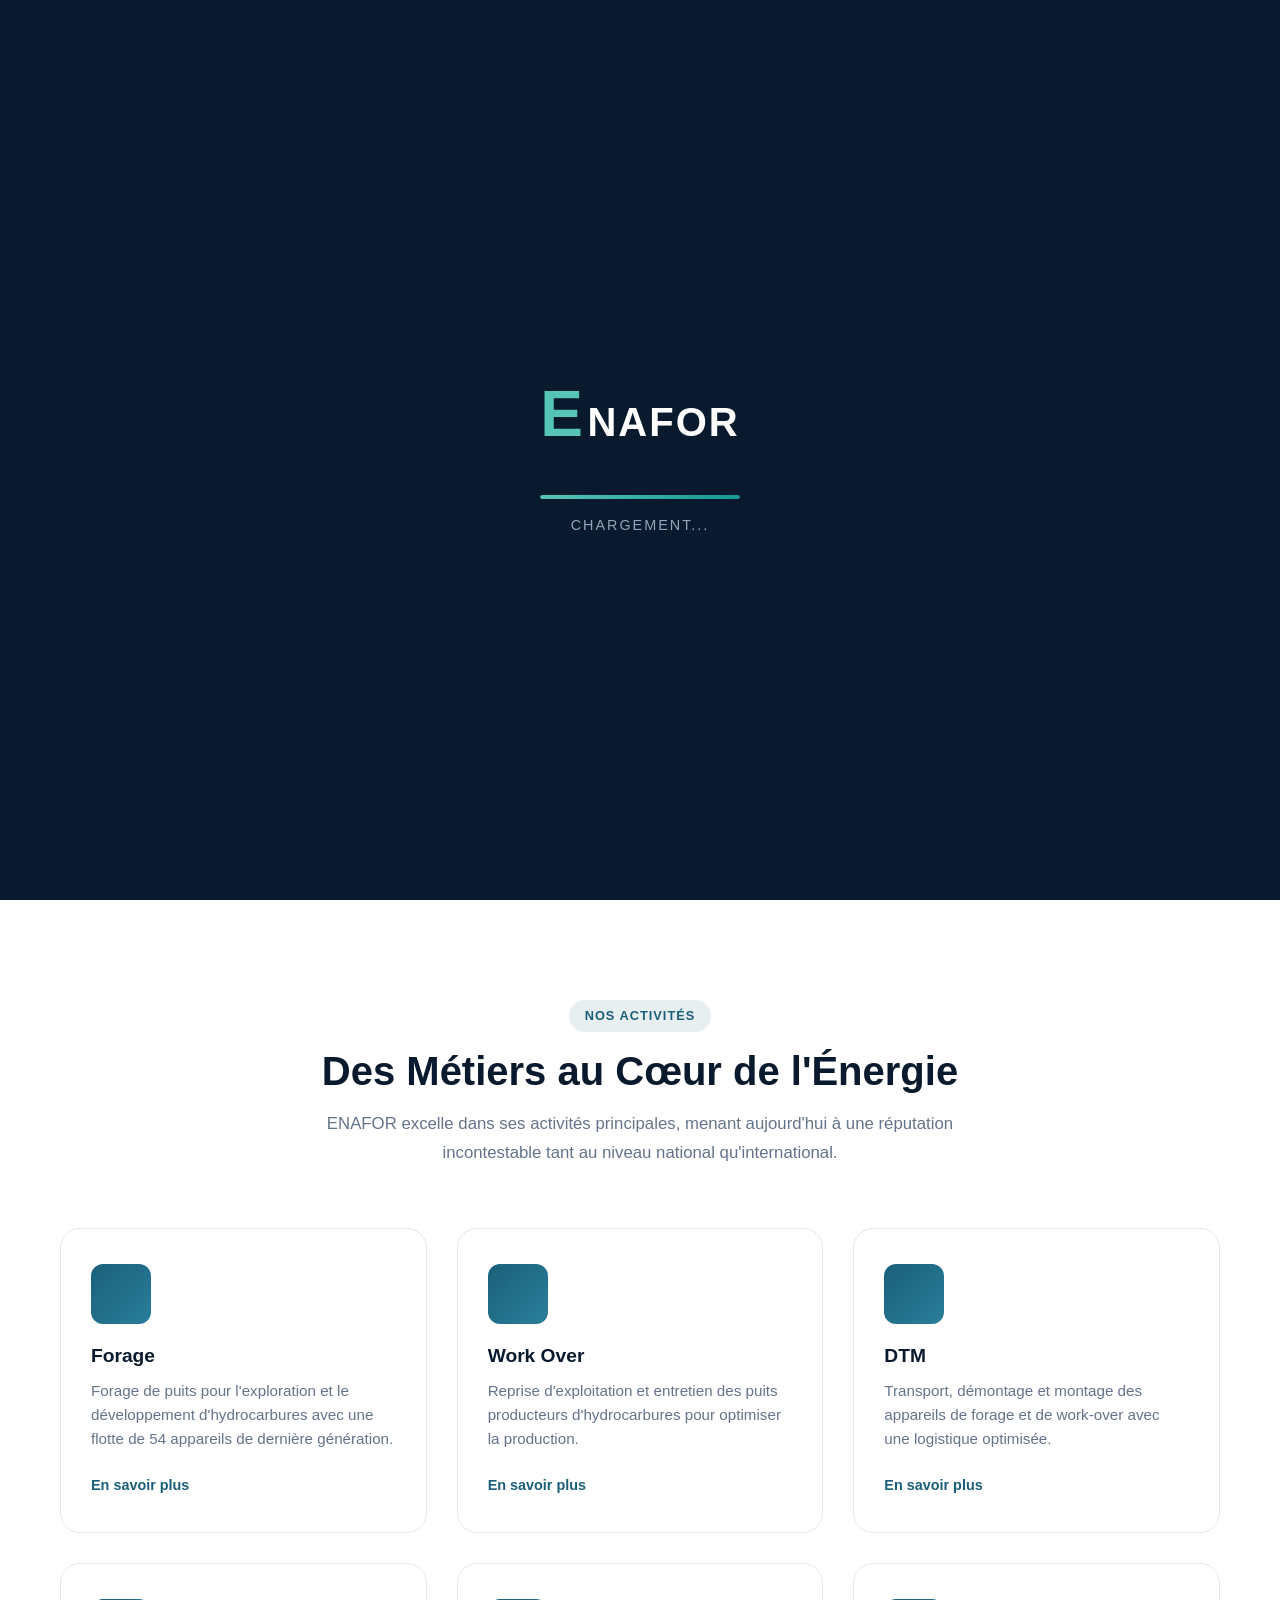
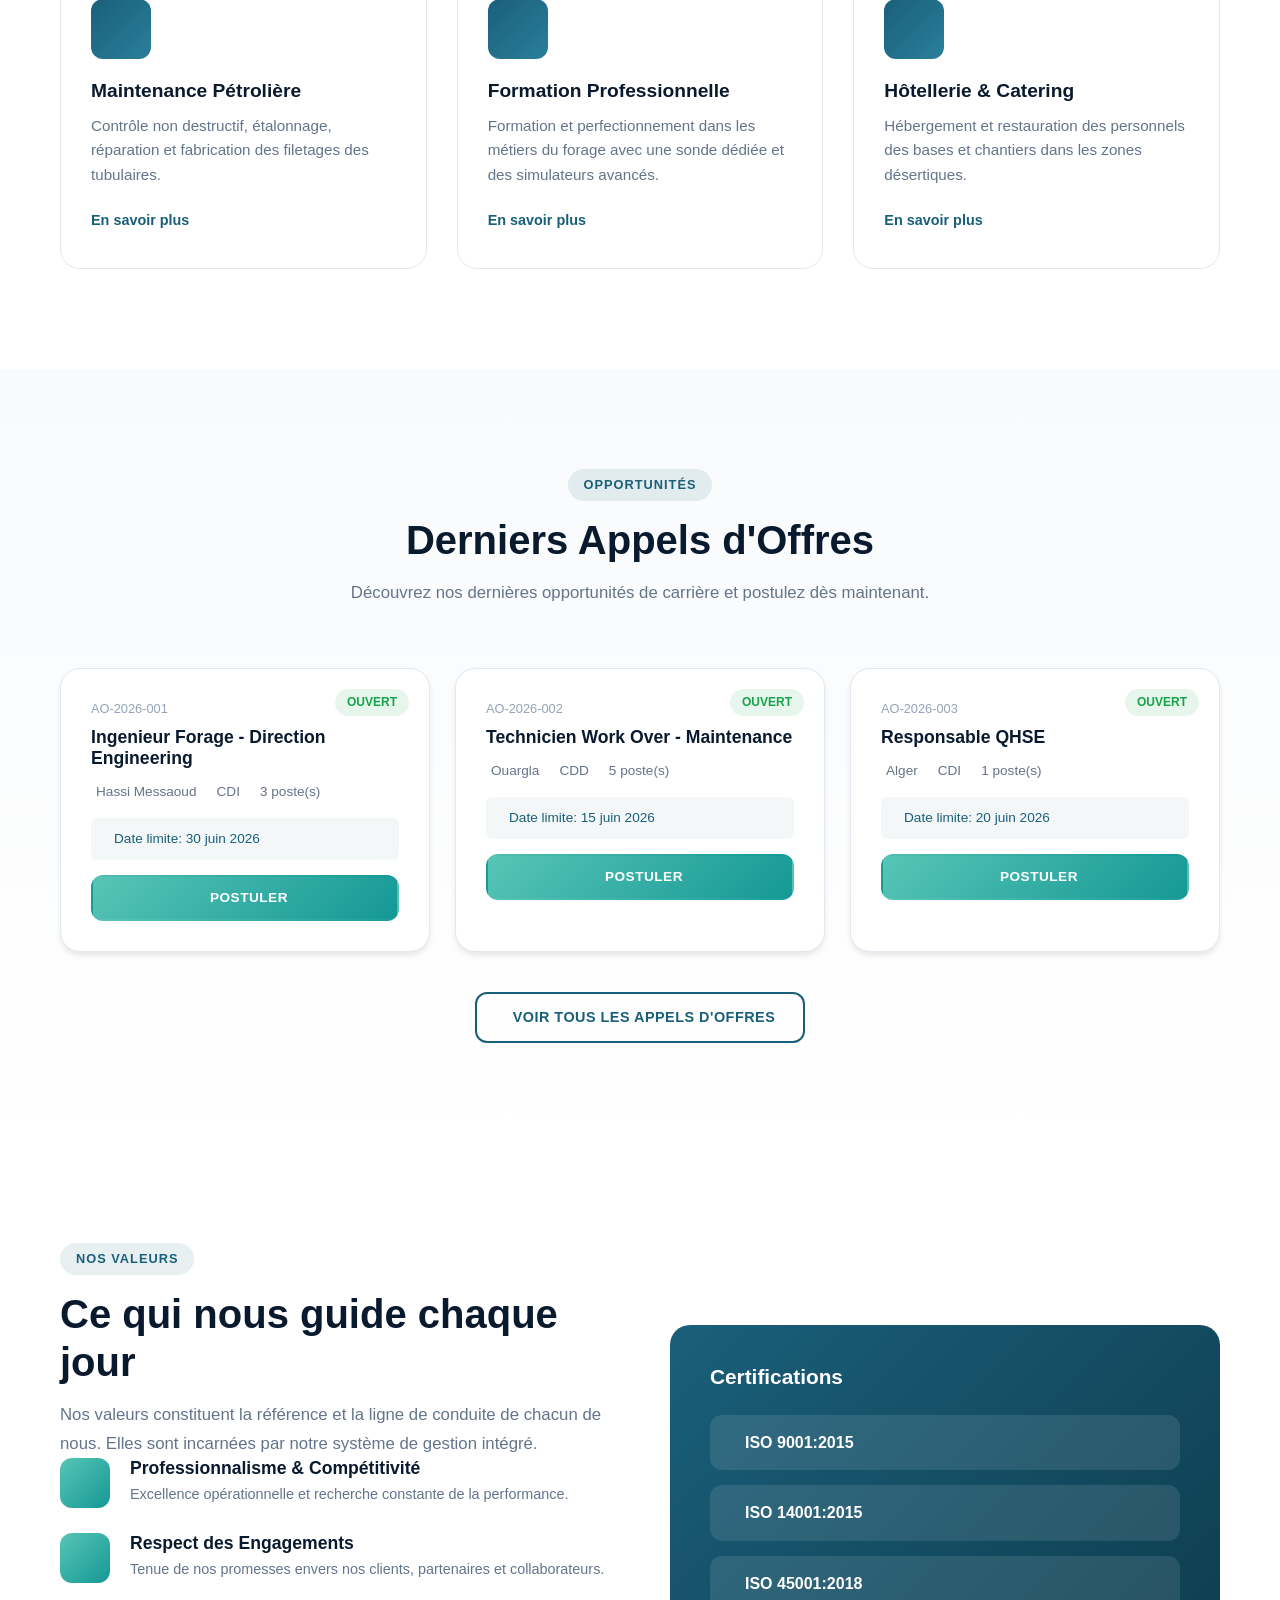
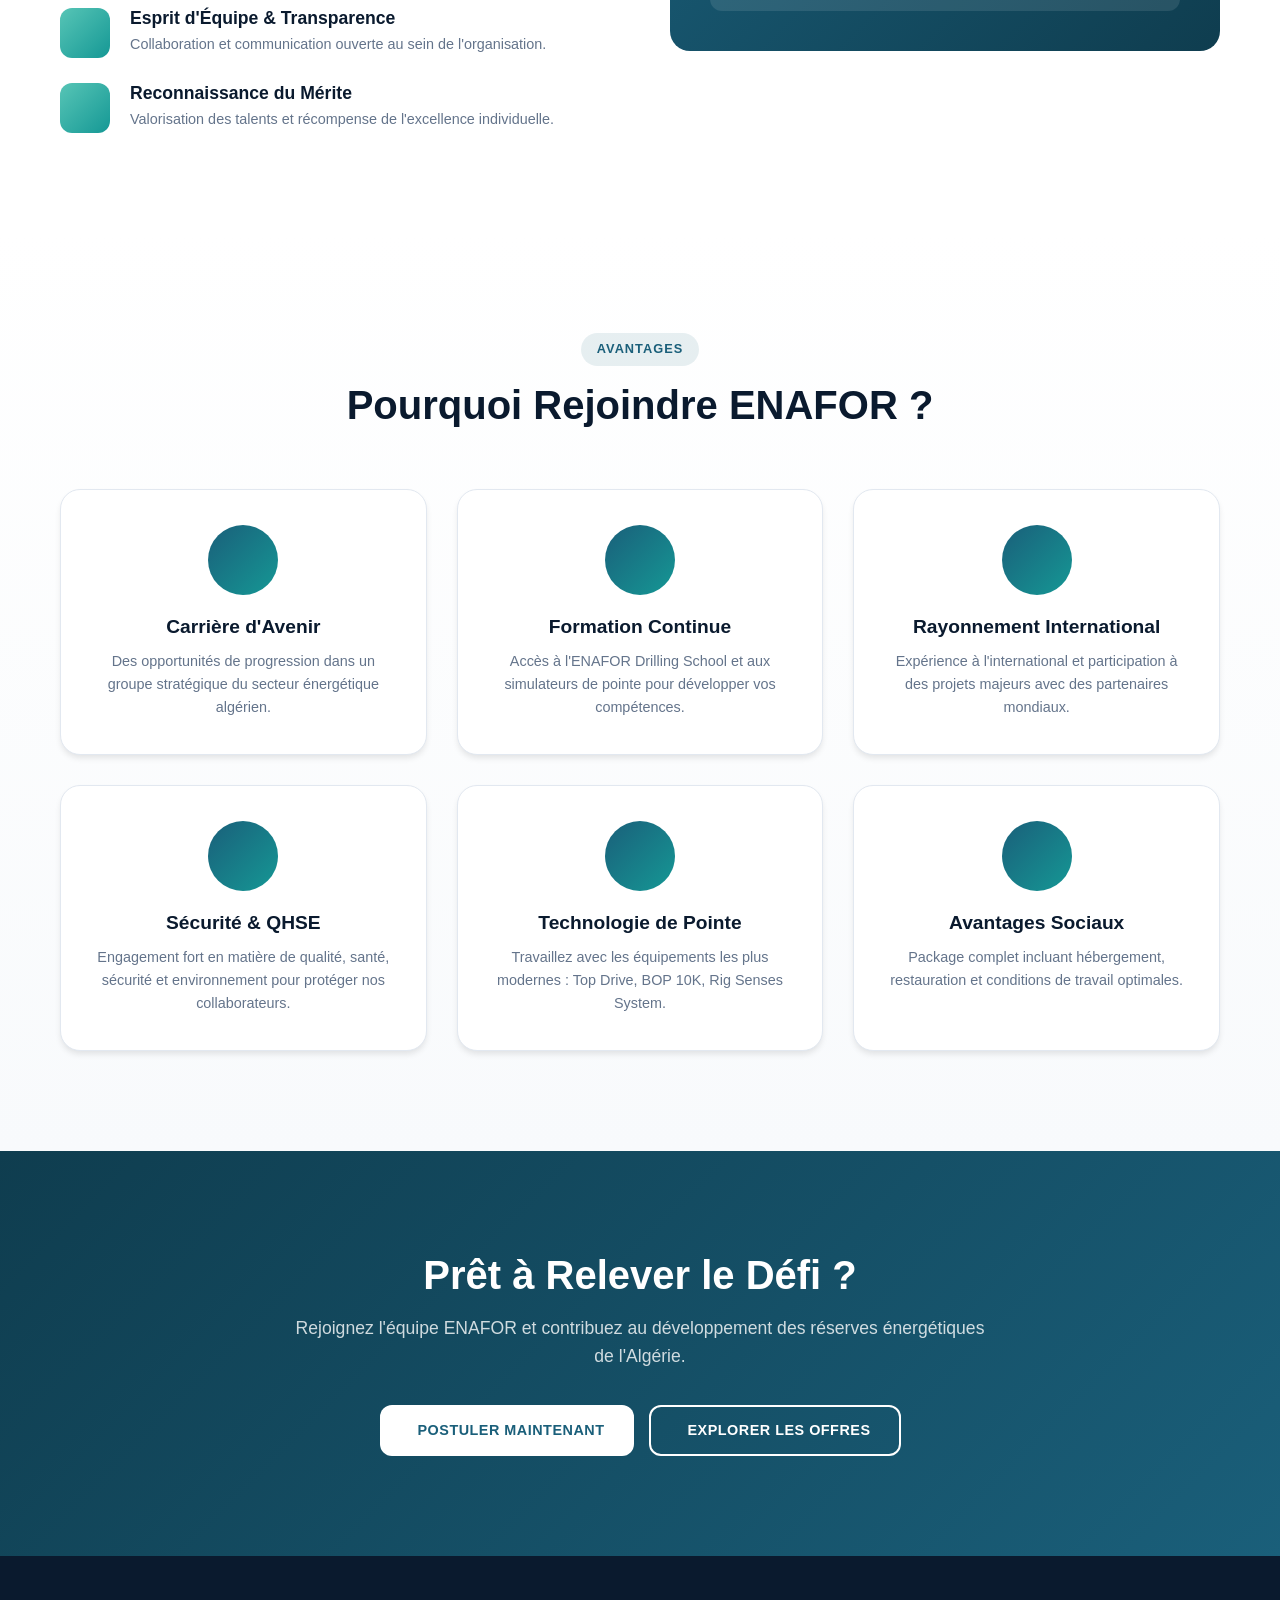
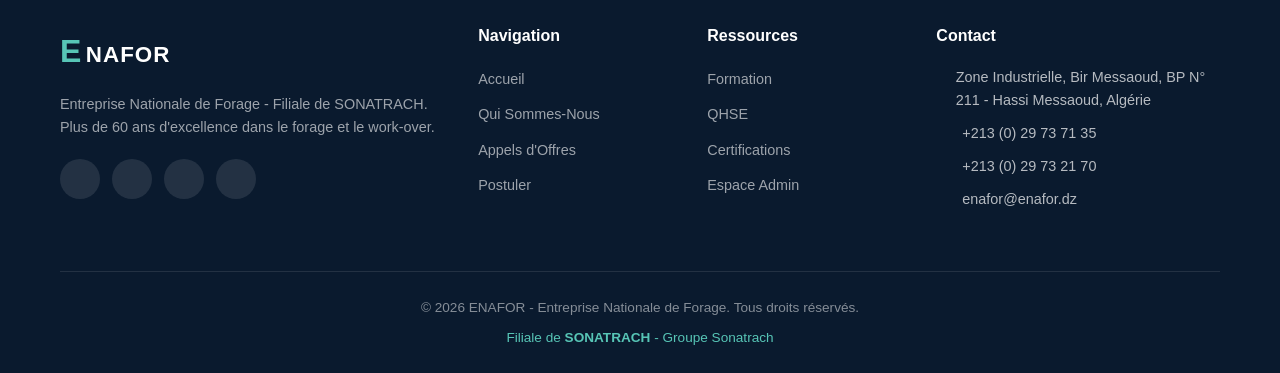
==== commit f4d271d8: "Update index.html" ====
--- a/index.html
+++ b/index.html
@@ -3,6 +3,7 @@
 <head>
     <meta charset="UTF-8">
     <meta name="viewport" content="width=device-width, initial-scale=1.0">
+       <meta http-equiv="Content-Security-Policy" content="default-src 'self'; font-src 'self' data: https://amore782.github.io;">
     <meta name="description" content="ENAFOR - Espace Carrière. Recrutement et appels d'offres de l'Entreprise Nationale de Forage. Filiale de SONATRACH.">
     <meta name="keywords" content="ENAFOR, recrutement, forage, Algérie, SONATRACH, carrière, emploi, appel d'offres">
     <meta name="author" content="ENAFOR">
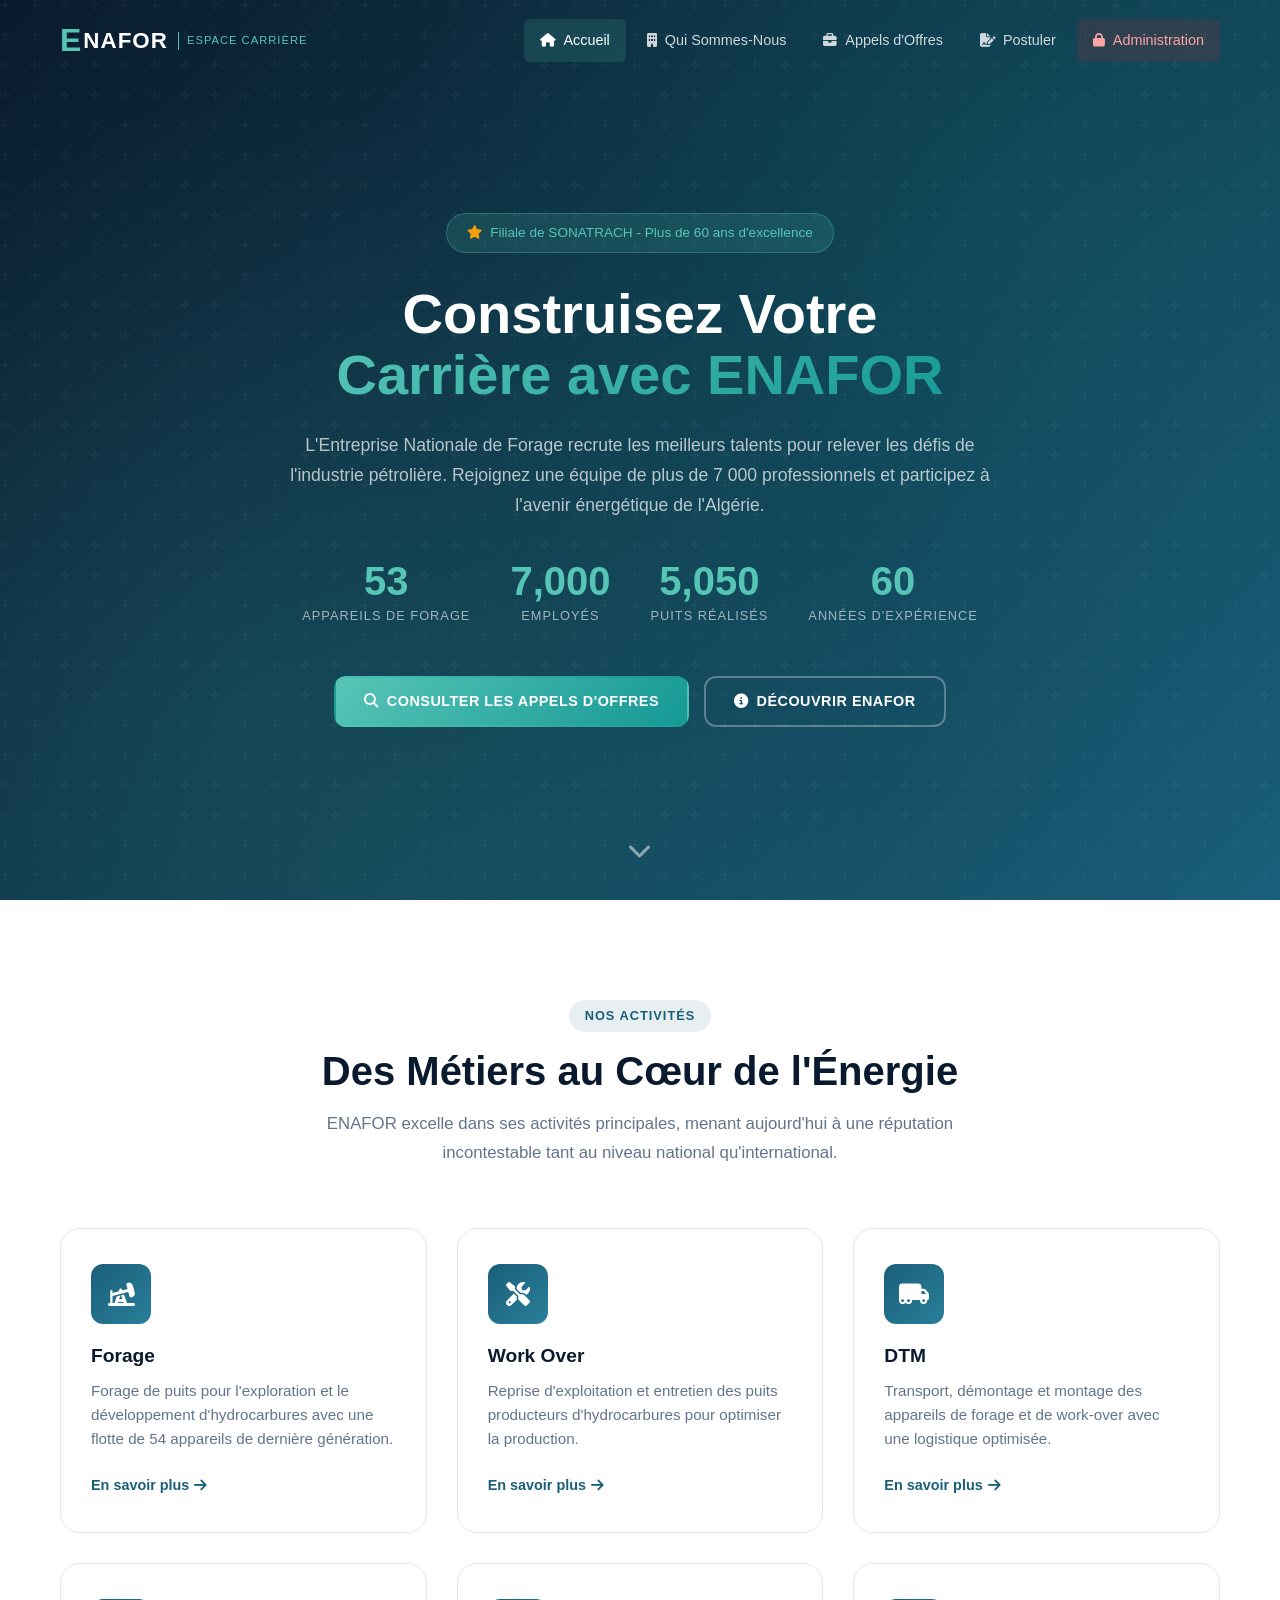
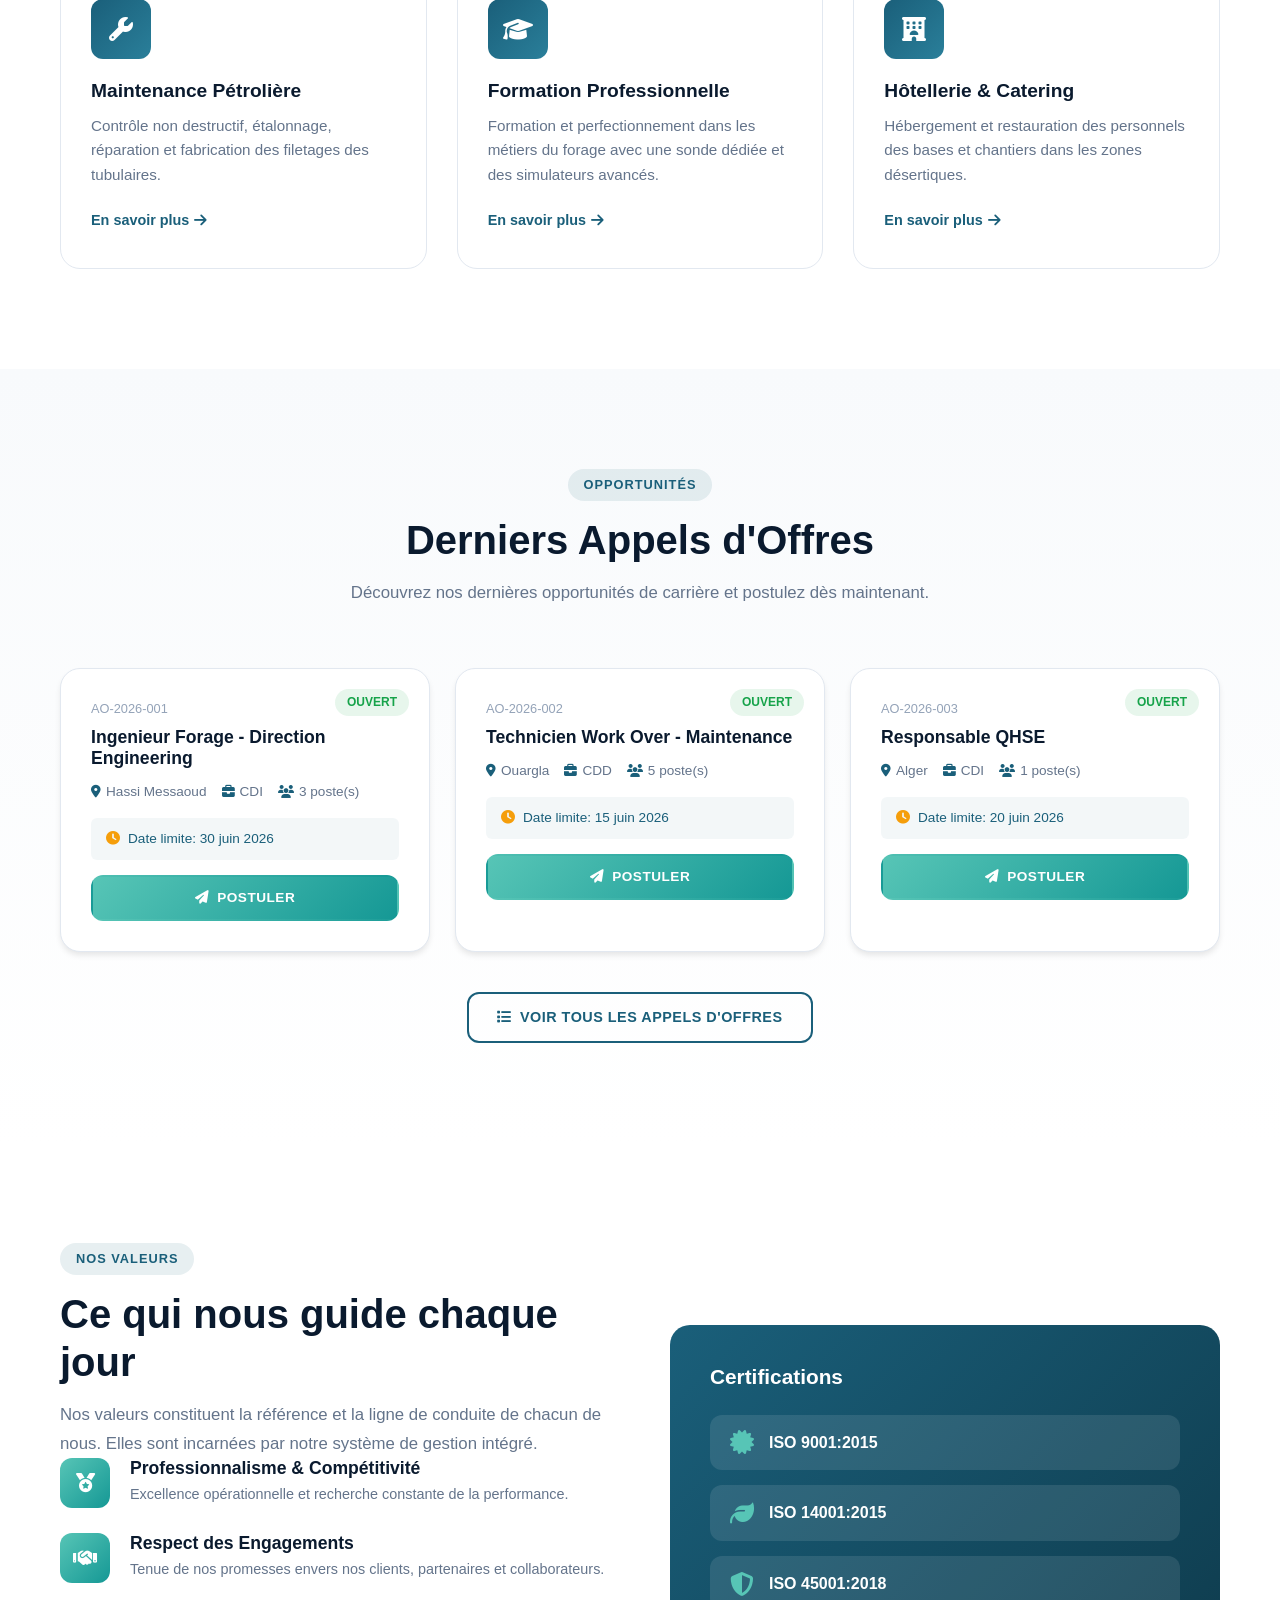
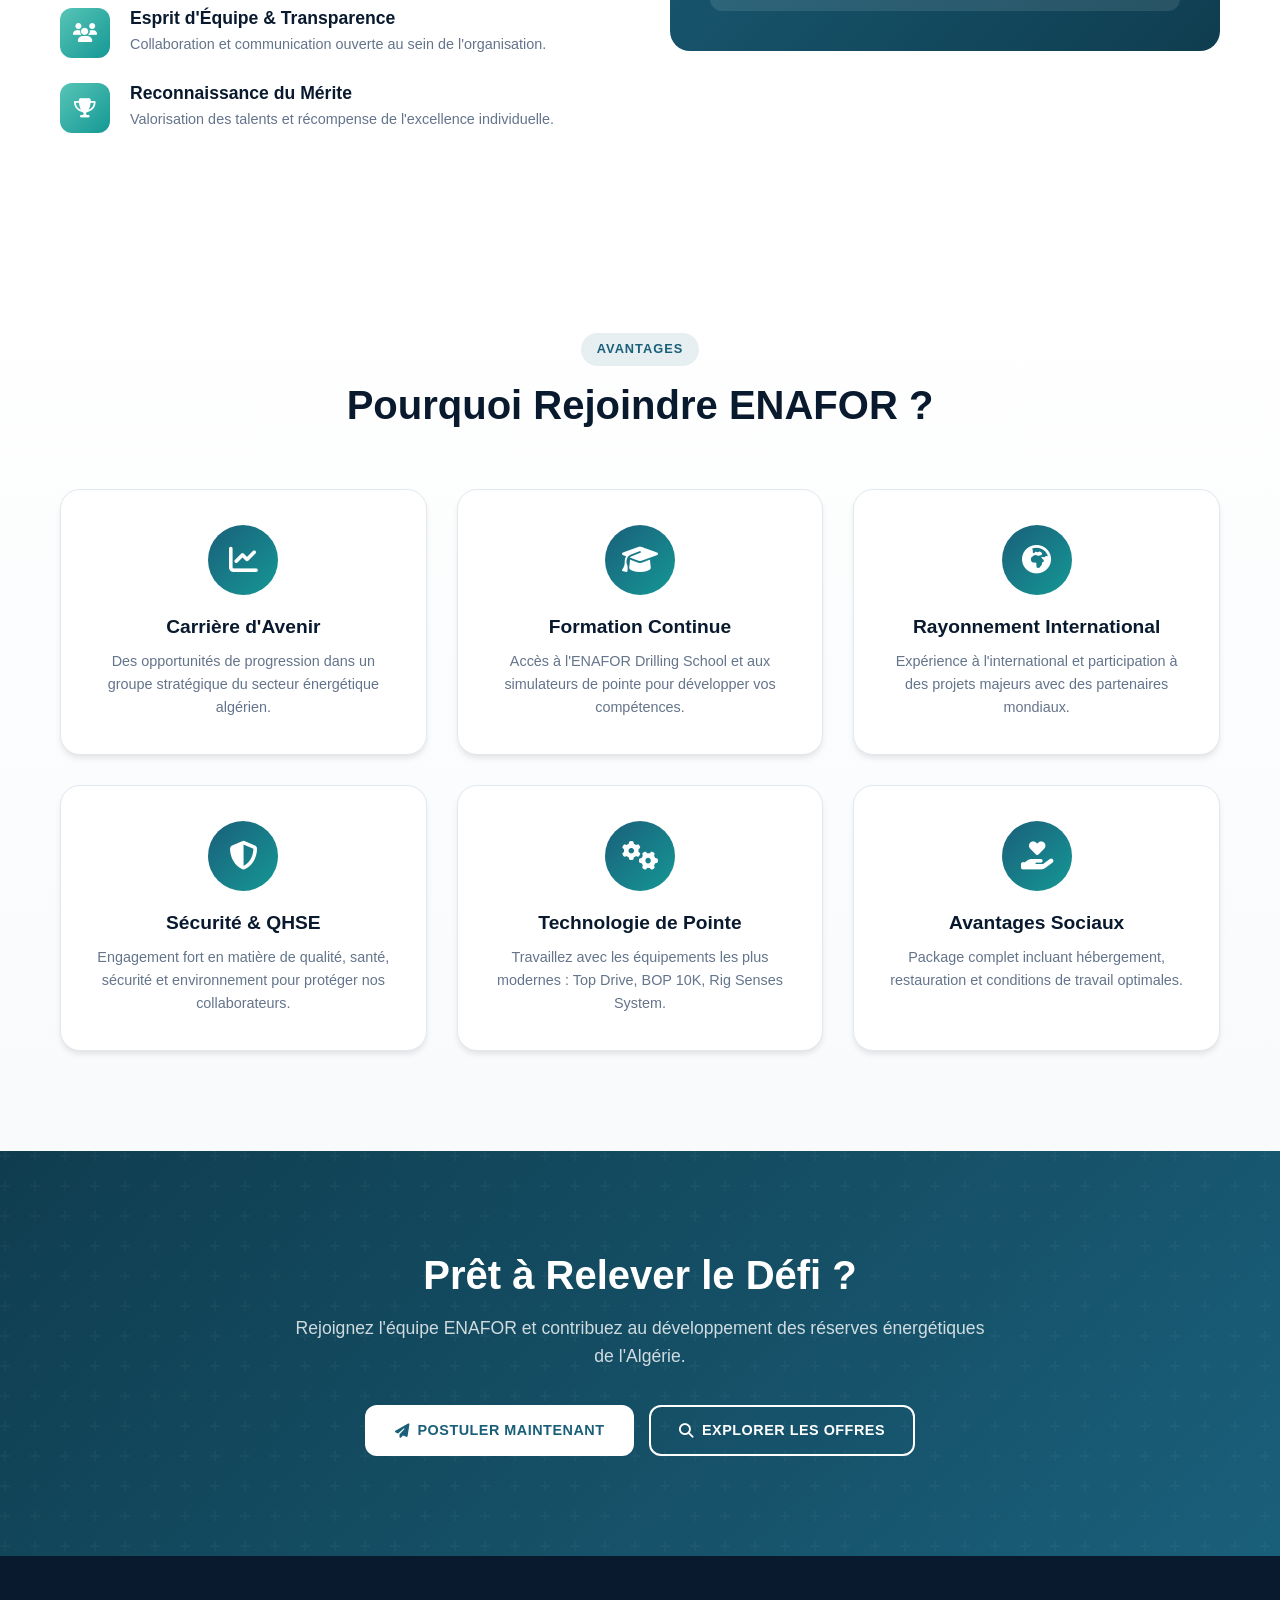
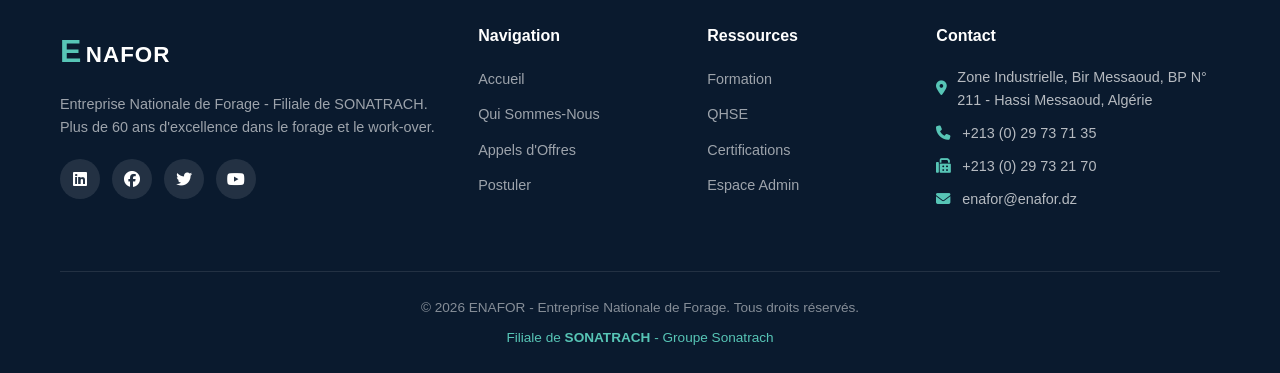
==== commit c9a092f5: "Remove Content-Security-Policy meta tag" ====
--- a/index.html
+++ b/index.html
@@ -3,7 +3,6 @@
 <head>
     <meta charset="UTF-8">
     <meta name="viewport" content="width=device-width, initial-scale=1.0">
-       <meta http-equiv="Content-Security-Policy" content="default-src 'self'; font-src 'self' data: https://amore782.github.io;">
     <meta name="description" content="ENAFOR - Espace Carrière. Recrutement et appels d'offres de l'Entreprise Nationale de Forage. Filiale de SONATRACH.">
     <meta name="keywords" content="ENAFOR, recrutement, forage, Algérie, SONATRACH, carrière, emploi, appel d'offres">
     <meta name="author" content="ENAFOR">
